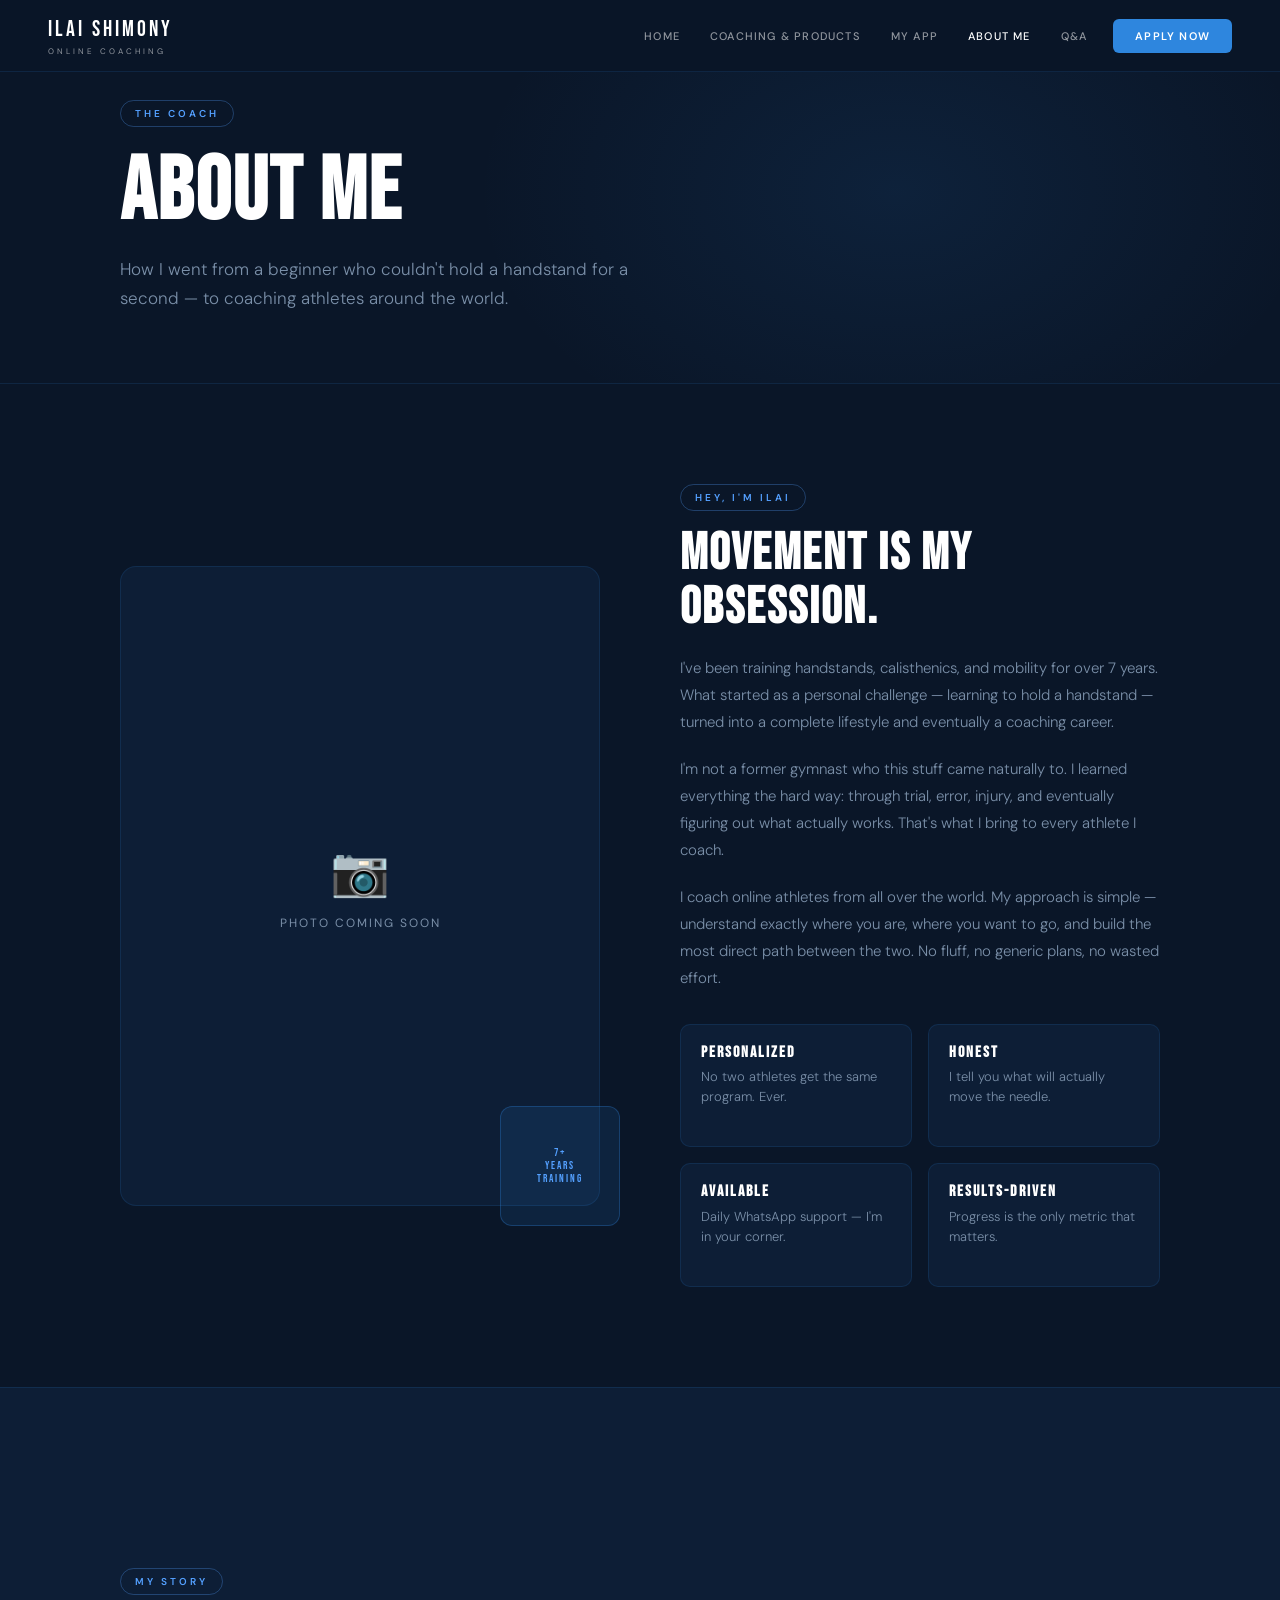
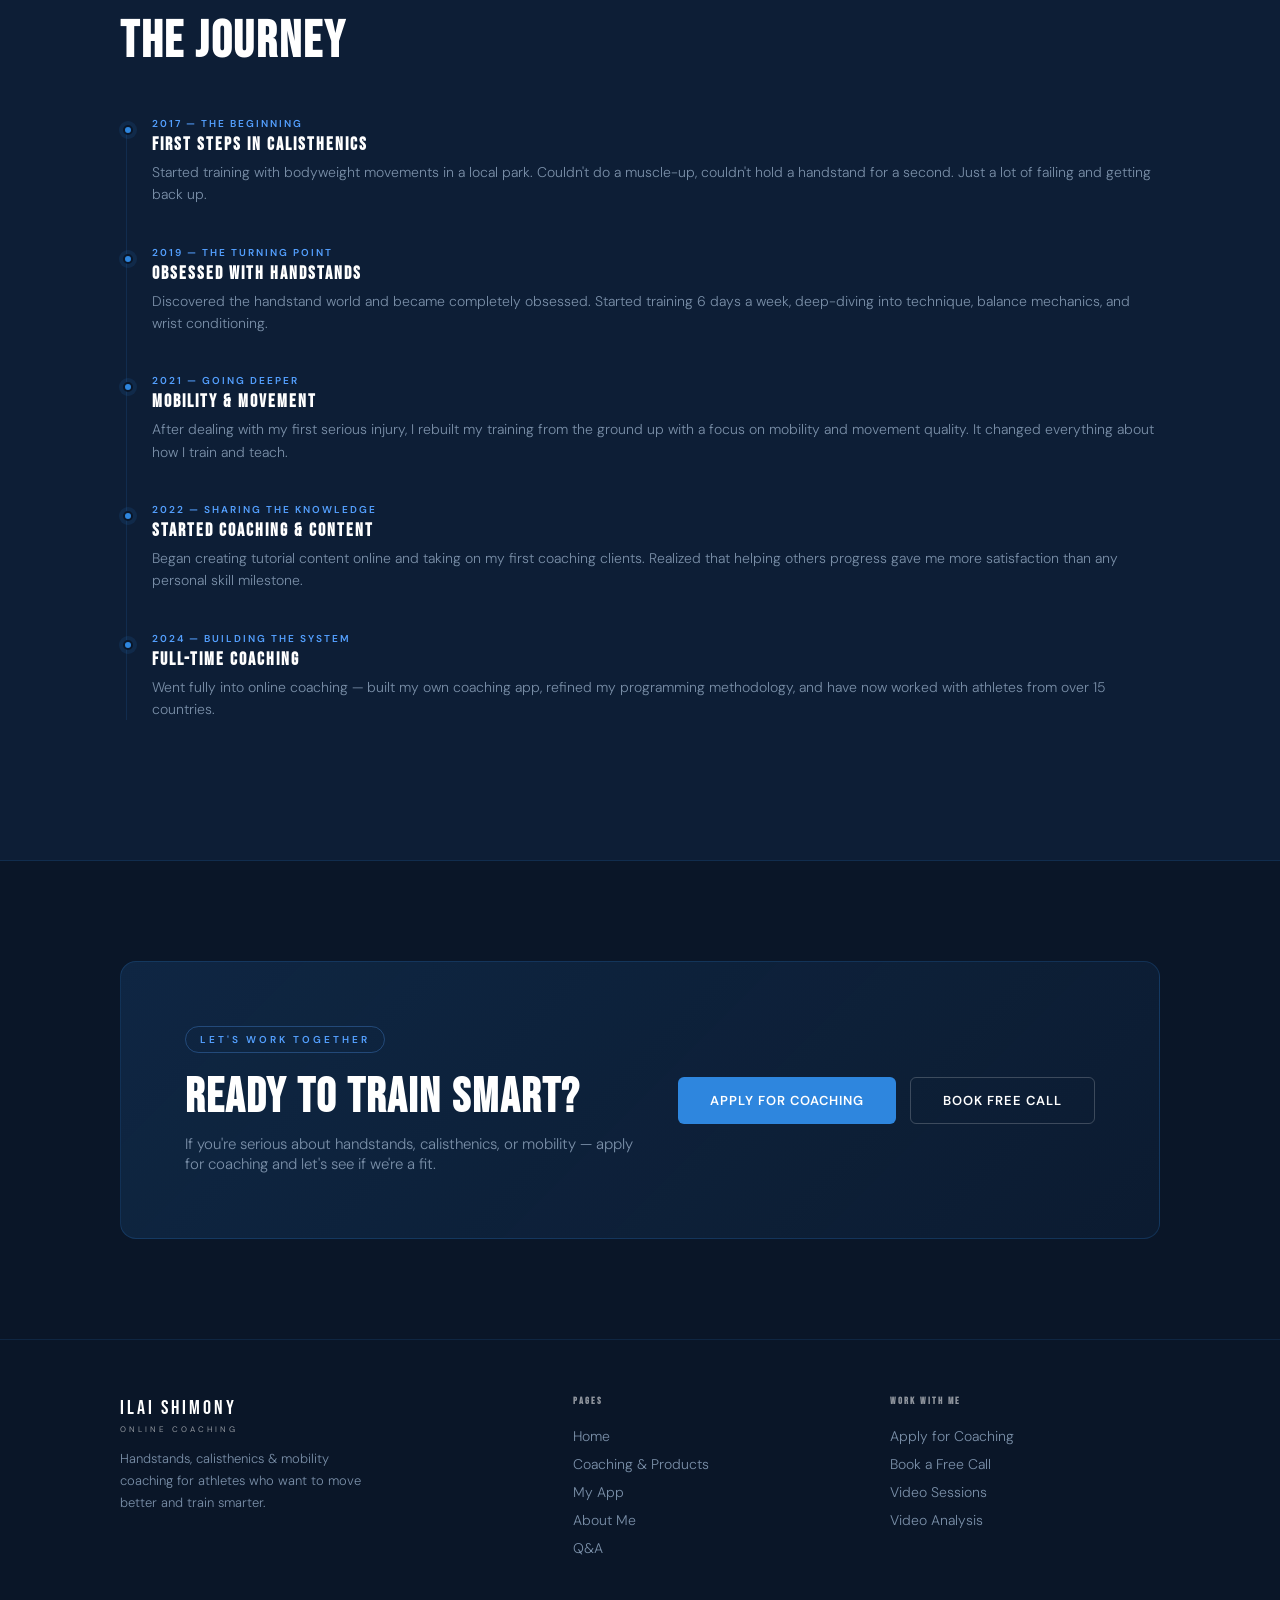
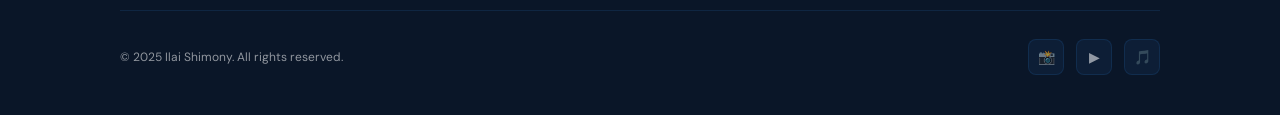
==== about.html @ 52f37802 "Initial commit: full 6-page coaching website" ====
<!DOCTYPE html>
<html lang="en">
<head>
<meta charset="UTF-8">
<meta name="viewport" content="width=device-width, initial-scale=1.0">
<title>About Me — Ilai Shimony</title>
<link href="https://fonts.googleapis.com/css2?family=Bebas+Neue&family=DM+Sans:wght@300;400;500;600&display=swap" rel="stylesheet">
<link rel="stylesheet" href="css/style.css">
</head>
<body>

<nav>
  <a href="index.html" class="logo">
    <div class="logo-name"><span>ILAI SHIMONY</span></div>
    <div class="logo-sub">Online Coaching</div>
  </a>
  <div class="nav-links">
    <a href="index.html">Home</a>
    <a href="coaching.html">Coaching &amp; Products</a>
    <a href="app.html">My App</a>
    <a href="about.html">About Me</a>
    <a href="faq.html">Q&amp;A</a>
    <a href="apply.html" class="nav-apply">Apply Now</a>
  </div>
  <button class="nav-burger" onclick="toggleMenu()" aria-label="Menu">
    <span></span><span></span><span></span>
  </button>
</nav>
<div class="nav-mobile" id="nav-mobile">
  <a href="index.html">Home</a>
  <a href="coaching.html">Coaching &amp; Products</a>
  <a href="app.html">My App</a>
  <a href="about.html">About Me</a>
  <a href="faq.html">Q&amp;A</a>
  <a href="apply.html" class="nav-apply">Apply Now</a>
</div>

<!-- PAGE HERO -->
<section class="page-hero">
  <div class="page-hero-bg"></div>
  <div class="container page-hero-content">
    <div class="tag">The Coach</div>
    <h1>ABOUT ME</h1>
    <p>How I went from a beginner who couldn't hold a handstand for a second — to coaching athletes around the world.</p>
  </div>
</section>

<!-- INTRO SECTION -->
<section class="section">
  <div class="container">
    <div class="about-grid">
      <div class="about-photo-wrap">
        <div class="about-photo">
          <div class="photo-placeholder">
            <span>📷</span>
            <span>Photo Coming Soon</span>
          </div>
        </div>
        <div class="about-photo-accent">7+<br>YEARS<br>TRAINING</div>
      </div>
      <div class="about-text">
        <div class="tag">Hey, I'm Ilai</div>
        <h2>MOVEMENT IS MY<br>OBSESSION.</h2>
        <p>I've been training handstands, calisthenics, and mobility for over 7 years. What started as a personal challenge — learning to hold a handstand — turned into a complete lifestyle and eventually a coaching career.</p>
        <p>I'm not a former gymnast who this stuff came naturally to. I learned everything the hard way: through trial, error, injury, and eventually figuring out what actually works. That's what I bring to every athlete I coach.</p>
        <p>I coach online athletes from all over the world. My approach is simple — understand exactly where you are, where you want to go, and build the most direct path between the two. No fluff, no generic plans, no wasted effort.</p>
        <div class="about-values">
          <div class="value-item">
            <h4>PERSONALIZED</h4>
            <p>No two athletes get the same program. Ever.</p>
          </div>
          <div class="value-item">
            <h4>HONEST</h4>
            <p>I tell you what will actually move the needle.</p>
          </div>
          <div class="value-item">
            <h4>AVAILABLE</h4>
            <p>Daily WhatsApp support — I'm in your corner.</p>
          </div>
          <div class="value-item">
            <h4>RESULTS-DRIVEN</h4>
            <p>Progress is the only metric that matters.</p>
          </div>
        </div>
      </div>
    </div>
  </div>
</section>

<!-- JOURNEY / TIMELINE -->
<section class="section" style="background:var(--bg2); border-top:1px solid var(--border); border-bottom:1px solid var(--border);">
  <div class="container">
    <div class="journey">
      <div class="tag">My Story</div>
      <h2 class="journey-title">THE JOURNEY</h2>
      <div class="timeline">
        <div class="timeline-item">
          <div class="timeline-year">2017 — The Beginning</div>
          <h4>FIRST STEPS IN CALISTHENICS</h4>
          <p>Started training with bodyweight movements in a local park. Couldn't do a muscle-up, couldn't hold a handstand for a second. Just a lot of failing and getting back up.</p>
        </div>
        <div class="timeline-item">
          <div class="timeline-year">2019 — The Turning Point</div>
          <h4>OBSESSED WITH HANDSTANDS</h4>
          <p>Discovered the handstand world and became completely obsessed. Started training 6 days a week, deep-diving into technique, balance mechanics, and wrist conditioning.</p>
        </div>
        <div class="timeline-item">
          <div class="timeline-year">2021 — Going Deeper</div>
          <h4>MOBILITY &amp; MOVEMENT</h4>
          <p>After dealing with my first serious injury, I rebuilt my training from the ground up with a focus on mobility and movement quality. It changed everything about how I train and teach.</p>
        </div>
        <div class="timeline-item">
          <div class="timeline-year">2022 — Sharing the Knowledge</div>
          <h4>STARTED COACHING &amp; CONTENT</h4>
          <p>Began creating tutorial content online and taking on my first coaching clients. Realized that helping others progress gave me more satisfaction than any personal skill milestone.</p>
        </div>
        <div class="timeline-item">
          <div class="timeline-year">2024 — Building the System</div>
          <h4>FULL-TIME COACHING</h4>
          <p>Went fully into online coaching — built my own coaching app, refined my programming methodology, and have now worked with athletes from over 15 countries.</p>
        </div>
      </div>
    </div>
  </div>
</section>

<!-- CTA -->
<section class="section">
  <div class="container">
    <div class="cta-banner">
      <div>
        <div class="tag">Let's Work Together</div>
        <h2>READY TO TRAIN SMART?</h2>
        <p>If you're serious about handstands, calisthenics, or mobility — apply for coaching and let's see if we're a fit.</p>
      </div>
      <div class="cta-btns">
        <a href="apply.html" class="btn-main">Apply for Coaching</a>
        <a href="https://calendar.app.google/KPaWogHwzNpyXrMc8" target="_blank" class="btn-ghost">Book Free Call</a>
      </div>
    </div>
  </div>
</section>

<footer>
  <div class="container">
    <div class="footer-grid">
      <div class="footer-brand">
        <div class="logo-name"><span>ILAI SHIMONY</span></div>
        <div class="logo-sub" style="margin-top:4px;">Online Coaching</div>
        <p>Handstands, calisthenics &amp; mobility coaching for athletes who want to move better and train smarter.</p>
      </div>
      <div class="footer-col">
        <h4>Pages</h4>
        <a href="index.html">Home</a>
        <a href="coaching.html">Coaching &amp; Products</a>
        <a href="app.html">My App</a>
        <a href="about.html">About Me</a>
        <a href="faq.html">Q&amp;A</a>
      </div>
      <div class="footer-col">
        <h4>Work With Me</h4>
        <a href="apply.html">Apply for Coaching</a>
        <a href="https://calendar.app.google/KPaWogHwzNpyXrMc8" target="_blank">Book a Free Call</a>
        <a href="https://rupa.pro/ilaishimony1/11_video_call_session_" target="_blank">Video Sessions</a>
        <a href="https://rupa.pro/ilaishimony1/video_analysis" target="_blank">Video Analysis</a>
      </div>
    </div>
    <div class="footer-bottom">
      <span>© 2025 Ilai Shimony. All rights reserved.</span>
      <div class="footer-social">
        <a href="#" class="social-link" aria-label="Instagram">📸</a>
        <a href="#" class="social-link" aria-label="YouTube">▶</a>
        <a href="#" class="social-link" aria-label="TikTok">🎵</a>
      </div>
    </div>
  </div>
</footer>

<script src="js/main.js"></script>
</body>
</html>
---- css/style.css ----
/* ── Variables ── */
:root {
  --bg:        #0a1628;
  --bg2:       #0d1e36;
  --bg3:       #101f38;
  --blue:      #2e86de;
  --blue-lt:   #54a0ff;
  --blue-dim:  rgba(46,134,222,0.12);
  --border:    rgba(46,134,222,0.14);
  --text:      #fff;
  --muted:     rgba(255,255,255,0.55);
  --dim:       #7a8fa8;
  --nav-h:     72px;
}

/* ── Reset ── */
*, *::before, *::after { margin:0; padding:0; box-sizing:border-box; }
html { scroll-behavior:smooth; }
body {
  font-family:"DM Sans",sans-serif;
  background:var(--bg);
  color:var(--text);
  overflow-x:hidden;
  -webkit-font-smoothing:antialiased;
}
a { text-decoration:none; color:inherit; }
img { display:block; max-width:100%; }
ul { list-style:none; }

/* ── Typography ── */
h1,h2,h3,h4 { font-family:"Bebas Neue",sans-serif; letter-spacing:2px; line-height:1.05; }

/* ── Nav ── */
nav {
  position:fixed; top:0; left:0; right:0; z-index:1000;
  height:var(--nav-h);
  display:flex; align-items:center; justify-content:space-between;
  padding:0 48px;
  background:rgba(10,22,40,0.97);
  border-bottom:1px solid var(--border);
  backdrop-filter:blur(12px);
}
.logo { cursor:pointer; }
.logo-name { display:flex; align-items:baseline; gap:0; }
.logo-name span {
  font-family:"Bebas Neue",sans-serif;
  font-size:22px; letter-spacing:3px; color:#fff;
}
.logo-sub {
  font-size:8px; letter-spacing:3px; color:var(--muted);
  text-transform:uppercase; margin-top:3px;
}
.nav-links {
  display:flex; align-items:center; gap:2px;
}
.nav-links a {
  color:var(--muted); font-size:11px; font-weight:500;
  letter-spacing:1.2px; text-transform:uppercase;
  padding:8px 14px; border-radius:5px;
  transition:color .2s, background .2s;
}
.nav-links a:hover { color:#fff; }
.nav-links a.active { color:#fff; }
.nav-apply {
  background:var(--blue) !important;
  color:#fff !important;
  padding:10px 22px !important;
  font-weight:600 !important;
  margin-left:10px;
  border-radius:6px !important;
}
.nav-apply:hover { background:var(--blue-lt) !important; }

/* Mobile burger */
.nav-burger {
  display:none; flex-direction:column; gap:5px;
  background:none; border:none; cursor:pointer; padding:4px;
}
.nav-burger span {
  display:block; width:22px; height:2px;
  background:#fff; border-radius:2px; transition:.3s;
}
.nav-mobile {
  display:none; position:fixed; top:var(--nav-h); left:0; right:0;
  background:rgba(10,22,40,0.99); border-bottom:1px solid var(--border);
  padding:24px 32px; z-index:999; flex-direction:column; gap:4px;
}
.nav-mobile.open { display:flex; }
.nav-mobile a {
  color:var(--muted); font-size:13px; font-weight:500;
  letter-spacing:1px; text-transform:uppercase;
  padding:12px 0; border-bottom:1px solid var(--border);
  transition:color .2s;
}
.nav-mobile a:hover, .nav-mobile a.active { color:#fff; }
.nav-mobile .nav-apply {
  background:var(--blue) !important; color:#fff !important;
  border-radius:6px !important; text-align:center; margin-top:8px;
  border-bottom:none !important; padding:12px !important;
}

/* ── Buttons ── */
.btn-main {
  display:inline-flex; align-items:center; gap:8px;
  background:var(--blue); color:#fff;
  font-family:"DM Sans",sans-serif; font-size:13px;
  font-weight:600; letter-spacing:1px; text-transform:uppercase;
  padding:14px 32px; border-radius:6px; border:none; cursor:pointer;
  transition:background .2s, transform .15s;
}
.btn-main:hover { background:var(--blue-lt); transform:translateY(-1px); }
.btn-ghost {
  display:inline-flex; align-items:center; gap:8px;
  background:transparent; color:#fff;
  font-family:"DM Sans",sans-serif; font-size:13px;
  font-weight:600; letter-spacing:1px; text-transform:uppercase;
  padding:14px 32px; border-radius:6px;
  border:1px solid rgba(255,255,255,0.2); cursor:pointer;
  transition:border-color .2s, background .2s, transform .15s;
}
.btn-ghost:hover { border-color:#fff; background:rgba(255,255,255,0.05); transform:translateY(-1px); }
.btn-outline {
  display:inline-flex; align-items:center; gap:8px;
  background:transparent; color:var(--blue-lt);
  font-family:"DM Sans",sans-serif; font-size:13px;
  font-weight:600; letter-spacing:1px; text-transform:uppercase;
  padding:12px 28px; border-radius:6px;
  border:1px solid var(--blue); cursor:pointer;
  transition:all .2s;
}
.btn-outline:hover { background:var(--blue); color:#fff; }

/* ── Section helpers ── */
.section { padding:100px 0; }
.section-sm { padding:60px 0; }
.container { max-width:1120px; margin:0 auto; padding:0 40px; }
.container-sm { max-width:800px; margin:0 auto; padding:0 40px; }

.tag {
  display:inline-block;
  font-size:10px; font-weight:600; letter-spacing:3px;
  text-transform:uppercase; color:var(--blue-lt);
  border:1px solid rgba(84,160,255,0.3);
  padding:6px 14px; border-radius:20px; margin-bottom:20px;
}
.section-title { font-size:clamp(40px,5vw,64px); margin-bottom:16px; }
.section-sub { font-size:16px; color:var(--dim); font-weight:300; max-width:540px; line-height:1.7; }

.divider { border:none; border-top:1px solid var(--border); margin:60px 0; }

/* ── Hero (Home) ── */
.hero {
  min-height:calc(100vh - var(--nav-h));
  display:flex; align-items:center;
  position:relative; overflow:hidden;
  padding:80px 0;
}
.hero-bg {
  position:absolute; inset:0; z-index:0;
  background:
    radial-gradient(ellipse 700px 500px at 60% 40%, rgba(46,134,222,0.12) 0%, transparent 70%),
    radial-gradient(ellipse 400px 300px at 20% 80%, rgba(46,134,222,0.06) 0%, transparent 60%);
}
.hero-grid {
  position:absolute; inset:0; z-index:0; opacity:.06;
  background-image:
    linear-gradient(rgba(84,160,255,.5) 1px, transparent 1px),
    linear-gradient(90deg, rgba(84,160,255,.5) 1px, transparent 1px);
  background-size:60px 60px;
}
.hero-content { position:relative; z-index:1; max-width:680px; }
.hero-tag {
  display:inline-flex; align-items:center; gap:8px;
  font-size:10px; font-weight:600; letter-spacing:3px;
  text-transform:uppercase; color:var(--blue-lt);
  border:1px solid rgba(84,160,255,0.3);
  padding:8px 16px; border-radius:20px; margin-bottom:28px;
}
.hero-tag::before {
  content:''; display:block; width:6px; height:6px;
  background:var(--blue-lt); border-radius:50%;
  animation:pulse 2s ease-in-out infinite;
}
@keyframes pulse {
  0%,100% { opacity:1; transform:scale(1); }
  50% { opacity:.4; transform:scale(.7); }
}
.hero h1 {
  font-size:clamp(60px,8vw,100px);
  line-height:.95; margin-bottom:28px;
}
.hero h1 em {
  font-style:normal;
  background:linear-gradient(135deg,var(--blue),var(--blue-lt));
  -webkit-background-clip:text; -webkit-text-fill-color:transparent;
  background-clip:text;
}
.hero p {
  font-size:18px; color:var(--dim); font-weight:300;
  line-height:1.7; margin-bottom:40px; max-width:520px;
}
.hero-btns { display:flex; align-items:center; gap:16px; flex-wrap:wrap; margin-bottom:60px; }
.hero-stats { display:flex; gap:48px; }
.stat-num {
  font-family:"Bebas Neue",sans-serif;
  font-size:42px; letter-spacing:2px; color:#fff; line-height:1;
}
.stat-lbl { font-size:11px; color:var(--muted); letter-spacing:1.5px; text-transform:uppercase; margin-top:4px; }

/* ── Offers strip ── */
.offers-strip {
  display:grid; grid-template-columns:repeat(3,1fr); gap:2px;
  background:var(--border); border:1px solid var(--border); border-radius:12px; overflow:hidden;
  margin-top:-1px;
}
.offer-item {
  background:var(--bg2); padding:36px 32px;
  transition:background .2s;
}
.offer-item:hover { background:var(--bg3); }
.offer-icon { font-size:28px; margin-bottom:16px; }
.offer-item h3 { font-size:22px; margin-bottom:10px; }
.offer-item p { font-size:14px; color:var(--dim); font-weight:300; line-height:1.6; }

/* ── How It Works ── */
.steps { display:grid; grid-template-columns:repeat(3,1fr); gap:40px; margin-top:64px; }
.step { position:relative; }
.step-num {
  font-family:"Bebas Neue",sans-serif;
  font-size:80px; color:rgba(46,134,222,0.1);
  position:absolute; top:-20px; left:-8px; line-height:1; z-index:0;
}
.step-content { position:relative; z-index:1; padding-top:32px; }
.step-content h3 { font-size:22px; margin-bottom:12px; }
.step-content p { font-size:14px; color:var(--dim); font-weight:300; line-height:1.7; }

/* ── Testimonials ── */
.testimonials-grid { display:grid; grid-template-columns:repeat(3,1fr); gap:24px; margin-top:56px; }
.testimonial {
  background:var(--bg2); border:1px solid var(--border);
  border-radius:12px; padding:32px;
}
.testimonial-stars { color:var(--blue-lt); font-size:14px; letter-spacing:3px; margin-bottom:16px; }
.testimonial-text {
  font-size:15px; color:rgba(255,255,255,0.8);
  font-weight:300; line-height:1.7; margin-bottom:20px;
  font-style:italic;
}
.testimonial-author { display:flex; align-items:center; gap:12px; }
.author-avatar {
  width:40px; height:40px; border-radius:50%;
  background:var(--blue-dim); border:1px solid var(--border);
  display:flex; align-items:center; justify-content:center;
  font-size:16px;
}
.author-name { font-size:13px; font-weight:600; }
.author-loc { font-size:11px; color:var(--muted); margin-top:2px; }

/* ── CTA Banner ── */
.cta-banner {
  background:linear-gradient(135deg, rgba(46,134,222,0.15), rgba(46,134,222,0.05));
  border:1px solid rgba(46,134,222,0.2);
  border-radius:16px; padding:64px;
  display:flex; align-items:center; justify-content:space-between; gap:40px;
}
.cta-banner h2 { font-size:clamp(32px,4vw,48px); margin-bottom:10px; }
.cta-banner p { font-size:15px; color:var(--dim); font-weight:300; }
.cta-btns { display:flex; gap:14px; flex-wrap:wrap; flex-shrink:0; }

/* ── Page Hero (inner pages) ── */
.page-hero {
  padding:100px 0 70px;
  position:relative; overflow:hidden;
  border-bottom:1px solid var(--border);
}
.page-hero-bg {
  position:absolute; inset:0; z-index:0;
  background:radial-gradient(ellipse 600px 400px at 70% 50%, rgba(46,134,222,0.1) 0%, transparent 70%);
}
.page-hero-content { position:relative; z-index:1; }
.page-hero h1 { font-size:clamp(52px,7vw,88px); margin-bottom:16px; }
.page-hero p { font-size:17px; color:var(--dim); font-weight:300; max-width:520px; line-height:1.7; }

/* ── Products Page ── */
.main-card {
  display:flex; align-items:flex-start; justify-content:space-between; gap:48px;
  background:linear-gradient(135deg,rgba(46,134,222,0.1),rgba(46,134,222,0.04));
  border:1px solid rgba(46,134,222,0.25); border-radius:14px;
  padding:48px; margin-bottom:28px;
}
.main-card h2 { font-size:36px; margin-bottom:14px; }
.main-card > div:first-child p { font-size:15px; color:var(--dim); font-weight:300; line-height:1.7; margin-bottom:24px; }
.pills { display:flex; flex-wrap:wrap; gap:8px; }
.pill {
  font-size:11px; font-weight:500; letter-spacing:1px;
  text-transform:uppercase; color:var(--blue-lt);
  border:1px solid rgba(84,160,255,0.3);
  padding:6px 14px; border-radius:20px;
}
.main-right { text-align:center; flex-shrink:0; min-width:180px; }
.apply-lbl {
  font-family:"Bebas Neue",sans-serif;
  font-size:28px; letter-spacing:2px; line-height:1.2;
  color:var(--muted); margin-bottom:20px;
}
.grid3 { display:grid; grid-template-columns:repeat(3,1fr); gap:20px; margin-bottom:20px; }
.card {
  background:var(--bg2); border:1px solid var(--border);
  border-radius:12px; padding:32px;
  display:flex; flex-direction:column;
}
.card.dashed { border-style:dashed; }
.card h3 { font-size:22px; margin-bottom:12px; }
.card p { font-size:14px; color:var(--dim); font-weight:300; line-height:1.6; }
.card .hr { border:none; border-top:1px solid var(--border); margin:20px 0; }
.card .list li {
  font-size:13px; color:rgba(255,255,255,0.75); padding:6px 0;
  border-bottom:1px solid var(--border);
}
.card .list li:last-child { border-bottom:none; }
.card .price { font-family:"Bebas Neue",sans-serif; font-size:36px; letter-spacing:2px; margin:16px 0; }
.card .btn-outline, .card .btn-main { margin-top:auto; width:100%; justify-content:center; }
.wide {
  display:flex; align-items:center; justify-content:space-between; gap:32px;
  background:var(--bg2); border:1px solid var(--border);
  border-radius:12px; padding:36px 40px; margin-bottom:20px;
}
.wide h3 { font-size:26px; margin-bottom:10px; }
.wide p { font-size:14px; color:var(--dim); font-weight:300; line-height:1.6; max-width:480px; }
.wide-r { display:flex; align-items:center; gap:24px; flex-shrink:0; }
.wide-r .price { font-family:"Bebas Neue",sans-serif; font-size:40px; letter-spacing:2px; }
.products-banner {
  background:linear-gradient(135deg,rgba(46,134,222,0.1),var(--bg2));
  border:1px solid var(--border); border-radius:12px;
  padding:40px 48px;
  display:flex; align-items:center; justify-content:space-between; gap:32px;
}
.products-banner h3 { font-size:26px; margin-bottom:8px; }
.products-banner p { font-size:14px; color:var(--dim); font-weight:300; }

/* ── About Page ── */
.about-grid {
  display:grid; grid-template-columns:1fr 1fr; gap:80px; align-items:center;
}
.about-photo-wrap {
  position:relative;
}
.about-photo {
  width:100%; aspect-ratio:3/4; border-radius:16px;
  background:var(--bg2); border:1px solid var(--border);
  display:flex; align-items:center; justify-content:center;
  overflow:hidden;
}
.photo-placeholder {
  display:flex; flex-direction:column; align-items:center; gap:12px;
  color:var(--dim);
}
.photo-placeholder span:first-child { font-size:48px; }
.photo-placeholder span:last-child { font-size:12px; letter-spacing:2px; text-transform:uppercase; }
.about-photo-accent {
  position:absolute; bottom:-20px; right:-20px;
  width:120px; height:120px; border-radius:12px;
  background:var(--blue-dim); border:1px solid rgba(46,134,222,0.3);
  display:flex; align-items:center; justify-content:center;
  font-family:"Bebas Neue",sans-serif;
  font-size:11px; letter-spacing:2px; color:var(--blue-lt);
  text-align:center; padding:16px;
}
.about-text .tag { margin-bottom:16px; }
.about-text h2 { font-size:clamp(36px,4vw,52px); margin-bottom:20px; }
.about-text p { font-size:15px; color:var(--dim); font-weight:300; line-height:1.8; margin-bottom:20px; }
.about-values { display:grid; grid-template-columns:1fr 1fr; gap:16px; margin-top:32px; }
.value-item {
  background:var(--bg2); border:1px solid var(--border);
  border-radius:10px; padding:20px;
}
.value-item h4 { font-size:16px; margin-bottom:6px; }
.value-item p { font-size:13px; color:var(--dim); line-height:1.5; }

.journey { margin-top:80px; }
.journey-title { font-size:clamp(36px,4vw,52px); margin-bottom:48px; }
.timeline { position:relative; padding-left:32px; }
.timeline::before {
  content:''; position:absolute; left:6px; top:8px; bottom:0;
  width:1px; background:var(--border);
}
.timeline-item { position:relative; margin-bottom:40px; }
.timeline-item::before {
  content:''; position:absolute; left:-29px; top:8px;
  width:10px; height:10px; border-radius:50%;
  background:var(--blue); border:2px solid var(--bg);
  box-shadow:0 0 0 4px var(--blue-dim);
}
.timeline-year {
  font-size:10px; font-weight:600; letter-spacing:2px;
  text-transform:uppercase; color:var(--blue-lt); margin-bottom:6px;
}
.timeline-item h4 { font-size:18px; margin-bottom:6px; }
.timeline-item p { font-size:14px; color:var(--dim); font-weight:300; line-height:1.6; }

/* ── App Page ── */
.app-hero {
  min-height:calc(100vh - var(--nav-h));
  display:flex; align-items:center; justify-content:center;
  text-align:center; padding:80px 0;
  position:relative; overflow:hidden;
}
.app-hero-bg {
  position:absolute; inset:0; z-index:0;
  background:
    radial-gradient(ellipse 600px 400px at 50% 40%, rgba(46,134,222,0.15) 0%, transparent 70%);
}
.app-hero-content { position:relative; z-index:1; max-width:700px; }
.app-badge {
  display:inline-flex; align-items:center; gap:8px;
  background:rgba(46,134,222,0.15); border:1px solid rgba(46,134,222,0.3);
  border-radius:20px; padding:8px 18px; margin-bottom:28px;
  font-size:11px; font-weight:600; letter-spacing:2px; text-transform:uppercase;
  color:var(--blue-lt);
}
.app-badge::before {
  content:''; width:6px; height:6px; border-radius:50%;
  background:#f6c90e; box-shadow:0 0 8px #f6c90e;
  animation:pulse 2s infinite;
}
.app-hero h1 { font-size:clamp(56px,8vw,96px); margin-bottom:20px; }
.app-hero p { font-size:17px; color:var(--dim); font-weight:300; line-height:1.7; margin-bottom:48px; }
.app-mockup {
  margin:60px auto 0; max-width:340px;
  background:var(--bg2); border:1px solid var(--border);
  border-radius:32px; padding:24px 20px;
  box-shadow:0 40px 80px rgba(0,0,0,0.4), 0 0 60px rgba(46,134,222,0.1);
}
.app-mockup-screen {
  background:var(--bg3); border-radius:22px;
  aspect-ratio:9/19; overflow:hidden;
  display:flex; flex-direction:column; align-items:center; justify-content:center;
  border:1px solid var(--border);
}
.app-mockup-inner { text-align:center; padding:32px; }
.app-mockup-inner .app-icon { font-size:48px; margin-bottom:16px; }
.app-mockup-inner h3 { font-size:24px; margin-bottom:8px; }
.app-mockup-inner p { font-size:13px; color:var(--muted); }
.app-features { display:grid; grid-template-columns:repeat(3,1fr); gap:20px; margin-top:64px; }
.app-feature {
  background:var(--bg2); border:1px solid var(--border);
  border-radius:12px; padding:28px; text-align:center;
}
.app-feature-icon { font-size:28px; margin-bottom:14px; }
.app-feature h4 { font-size:18px; margin-bottom:8px; }
.app-feature p { font-size:13px; color:var(--dim); font-weight:300; line-height:1.6; }
.app-notify {
  margin-top:80px;
  background:linear-gradient(135deg,rgba(46,134,222,0.12),rgba(46,134,222,0.04));
  border:1px solid rgba(46,134,222,0.2); border-radius:16px;
  padding:56px; text-align:center;
}
.app-notify h2 { font-size:42px; margin-bottom:12px; }
.app-notify p { font-size:15px; color:var(--dim); margin-bottom:32px; }
.notify-form { display:flex; gap:12px; justify-content:center; flex-wrap:wrap; }
.notify-form input {
  background:var(--bg2); border:1px solid var(--border);
  border-radius:6px; padding:14px 20px;
  color:#fff; font-family:"DM Sans",sans-serif; font-size:14px;
  width:280px; outline:none; transition:border-color .2s;
}
.notify-form input::placeholder { color:var(--dim); }
.notify-form input:focus { border-color:var(--blue); }

/* ── FAQ Page ── */
.faq-grid { display:grid; grid-template-columns:1fr 1fr; gap:20px; align-items:start; margin-top:56px; }
.faq-item {
  background:var(--bg2); border:1px solid var(--border);
  border-radius:12px; overflow:hidden;
}
.faq-q {
  width:100%; text-align:left; background:none; border:none;
  color:#fff; font-family:"DM Sans",sans-serif; font-size:15px;
  font-weight:500; padding:24px 28px;
  display:flex; justify-content:space-between; align-items:center; gap:16px;
  cursor:pointer; transition:background .2s;
}
.faq-q:hover { background:rgba(46,134,222,0.06); }
.faq-chevron {
  width:20px; height:20px; flex-shrink:0;
  border:1px solid var(--border); border-radius:50%;
  display:flex; align-items:center; justify-content:center;
  font-size:12px; color:var(--blue-lt); transition:transform .3s;
}
.faq-item.open .faq-chevron { transform:rotate(180deg); }
.faq-a {
  max-height:0; overflow:hidden;
  padding:0 28px;
  font-size:14px; color:var(--dim); font-weight:300; line-height:1.7;
  transition:max-height .35s ease, padding .35s ease;
}
.faq-item.open .faq-a { max-height:300px; padding:0 28px 24px; }
.faq-cta {
  margin-top:64px;
  background:var(--bg2); border:1px solid var(--border);
  border-radius:14px; padding:48px;
  display:flex; align-items:center; justify-content:space-between; gap:32px;
}
.faq-cta h3 { font-size:32px; margin-bottom:10px; }
.faq-cta p { font-size:14px; color:var(--dim); font-weight:300; }

/* ── Apply Page ── */
.apply-layout { display:grid; grid-template-columns:1fr 380px; gap:64px; align-items:start; }
.apply-sidebar {
  position:sticky; top:calc(var(--nav-h) + 32px);
  background:var(--bg2); border:1px solid var(--border);
  border-radius:14px; padding:36px;
}
.apply-sidebar h3 { font-size:24px; margin-bottom:20px; }
.sidebar-benefits { display:flex; flex-direction:column; gap:16px; }
.sidebar-benefit {
  display:flex; align-items:flex-start; gap:14px;
}
.sidebar-benefit-icon {
  width:36px; height:36px; border-radius:8px;
  background:var(--blue-dim); border:1px solid rgba(46,134,222,0.2);
  display:flex; align-items:center; justify-content:center;
  font-size:16px; flex-shrink:0;
}
.sidebar-benefit-text h4 { font-size:14px; margin-bottom:3px; }
.sidebar-benefit-text p { font-size:12px; color:var(--dim); font-weight:300; }
.sidebar-divider { border:none; border-top:1px solid var(--border); margin:24px 0; }
.sidebar-quote { font-size:13px; color:var(--muted); font-style:italic; line-height:1.6; }
.sidebar-author { font-size:11px; color:var(--blue-lt); font-weight:600; letter-spacing:1px; text-transform:uppercase; margin-top:8px; }

.apply-form-wrap {}
.form-section { margin-bottom:48px; }
.form-section-title {
  font-size:11px; font-weight:600; letter-spacing:3px;
  text-transform:uppercase; color:var(--blue-lt);
  padding-bottom:16px; margin-bottom:28px;
  border-bottom:1px solid var(--border);
}
.form-row { display:grid; grid-template-columns:1fr 1fr; gap:20px; margin-bottom:20px; }
.form-group { display:flex; flex-direction:column; gap:8px; margin-bottom:20px; }
.form-group label {
  font-size:12px; font-weight:600; letter-spacing:1px;
  text-transform:uppercase; color:rgba(255,255,255,0.7);
}
.form-group input,
.form-group textarea,
.form-group select {
  background:var(--bg2); border:1px solid var(--border);
  border-radius:8px; padding:14px 18px;
  color:#fff; font-family:"DM Sans",sans-serif; font-size:14px;
  outline:none; transition:border-color .2s;
  -webkit-appearance:none;
}
.form-group input:focus,
.form-group textarea:focus,
.form-group select:focus { border-color:var(--blue); }
.form-group input::placeholder,
.form-group textarea::placeholder { color:var(--dim); }
.form-group textarea { resize:vertical; min-height:100px; }
.form-group select { cursor:pointer; }
.form-group select option { background:var(--bg2); }

.radio-group { display:flex; flex-direction:column; gap:10px; }
.radio-opt {
  display:flex; align-items:center; gap:14px;
  background:var(--bg2); border:1px solid var(--border);
  border-radius:8px; padding:14px 18px; cursor:pointer;
  transition:border-color .2s, background .2s;
}
.radio-opt:hover { border-color:rgba(46,134,222,0.4); }
.radio-opt.selected { border-color:var(--blue); background:rgba(46,134,222,0.08); }
.radio-dot {
  width:16px; height:16px; border-radius:50%;
  border:2px solid var(--border); flex-shrink:0; transition:all .2s;
  display:flex; align-items:center; justify-content:center;
}
.radio-opt.selected .radio-dot {
  border-color:var(--blue); background:var(--blue);
}
.radio-opt.selected .radio-dot::after {
  content:''; display:block; width:6px; height:6px;
  border-radius:50%; background:#fff;
}
.radio-opt-text h5 { font-size:14px; font-weight:500; margin-bottom:2px; }
.radio-opt-text p { font-size:12px; color:var(--dim); }

.apply-submit {
  width:100%; padding:18px; font-size:15px;
  border-radius:8px;
}

/* ── Success Page ── */
.apply-success {
  display:none; text-align:center; padding:80px 40px;
  max-width:600px; margin:0 auto;
}
.apply-success.show { display:block; }
.success-icon { font-size:64px; margin-bottom:28px; }
.apply-success h2 { font-size:clamp(40px,5vw,60px); margin-bottom:16px; }
.apply-success p { font-size:16px; color:var(--dim); font-weight:300; line-height:1.7; margin-bottom:32px; }

/* ── Footer ── */
footer {
  border-top:1px solid var(--border);
  padding:56px 0 40px;
  margin-top:auto;
}
.footer-grid {
  display:grid; grid-template-columns:1.5fr 1fr 1fr; gap:48px;
  margin-bottom:48px;
}
.footer-brand .logo-name span { font-size:20px; }
.footer-brand p { font-size:13px; color:var(--dim); font-weight:300; line-height:1.7; margin-top:14px; max-width:260px; }
.footer-col h4 {
  font-size:10px; font-weight:600; letter-spacing:2px;
  text-transform:uppercase; color:var(--muted); margin-bottom:16px;
}
.footer-col a {
  display:block; font-size:14px; color:var(--dim); font-weight:300;
  padding:5px 0; transition:color .2s;
}
.footer-col a:hover { color:#fff; }
.footer-bottom {
  border-top:1px solid var(--border); padding-top:28px;
  display:flex; align-items:center; justify-content:space-between; gap:24px;
  font-size:12px; color:var(--muted);
}
.footer-social { display:flex; gap:12px; }
.social-link {
  width:36px; height:36px; border-radius:8px;
  background:var(--bg2); border:1px solid var(--border);
  display:flex; align-items:center; justify-content:center;
  font-size:14px; color:var(--muted); transition:all .2s;
}
.social-link:hover { border-color:var(--blue); color:var(--blue-lt); }

/* ── Responsive ── */
@media (max-width:900px) {
  nav { padding:0 24px; }
  .nav-links { display:none; }
  .nav-burger { display:flex; }
  .container { padding:0 24px; }
  .container-sm { padding:0 24px; }
  .section { padding:70px 0; }
  .hero h1 { font-size:64px; }
  .offers-strip { grid-template-columns:1fr; }
  .steps { grid-template-columns:1fr; gap:48px; }
  .testimonials-grid { grid-template-columns:1fr; }
  .cta-banner { flex-direction:column; text-align:center; padding:40px 32px; }
  .cta-btns { justify-content:center; }
  .about-grid { grid-template-columns:1fr; gap:48px; }
  .main-card { flex-direction:column; }
  .grid3 { grid-template-columns:1fr; }
  .wide { flex-direction:column; }
  .apply-layout { grid-template-columns:1fr; }
  .apply-sidebar { position:static; }
  .faq-grid { grid-template-columns:1fr; }
  .footer-grid { grid-template-columns:1fr 1fr; }
  .app-features { grid-template-columns:1fr; }
}
@media (max-width:580px) {
  .hero h1 { font-size:48px; }
  .hero-stats { gap:28px; }
  .about-values { grid-template-columns:1fr; }
  .form-row { grid-template-columns:1fr; }
  .products-banner { flex-direction:column; }
  .faq-cta { flex-direction:column; }
  .footer-grid { grid-template-columns:1fr; }
  .footer-bottom { flex-direction:column; text-align:center; }
}
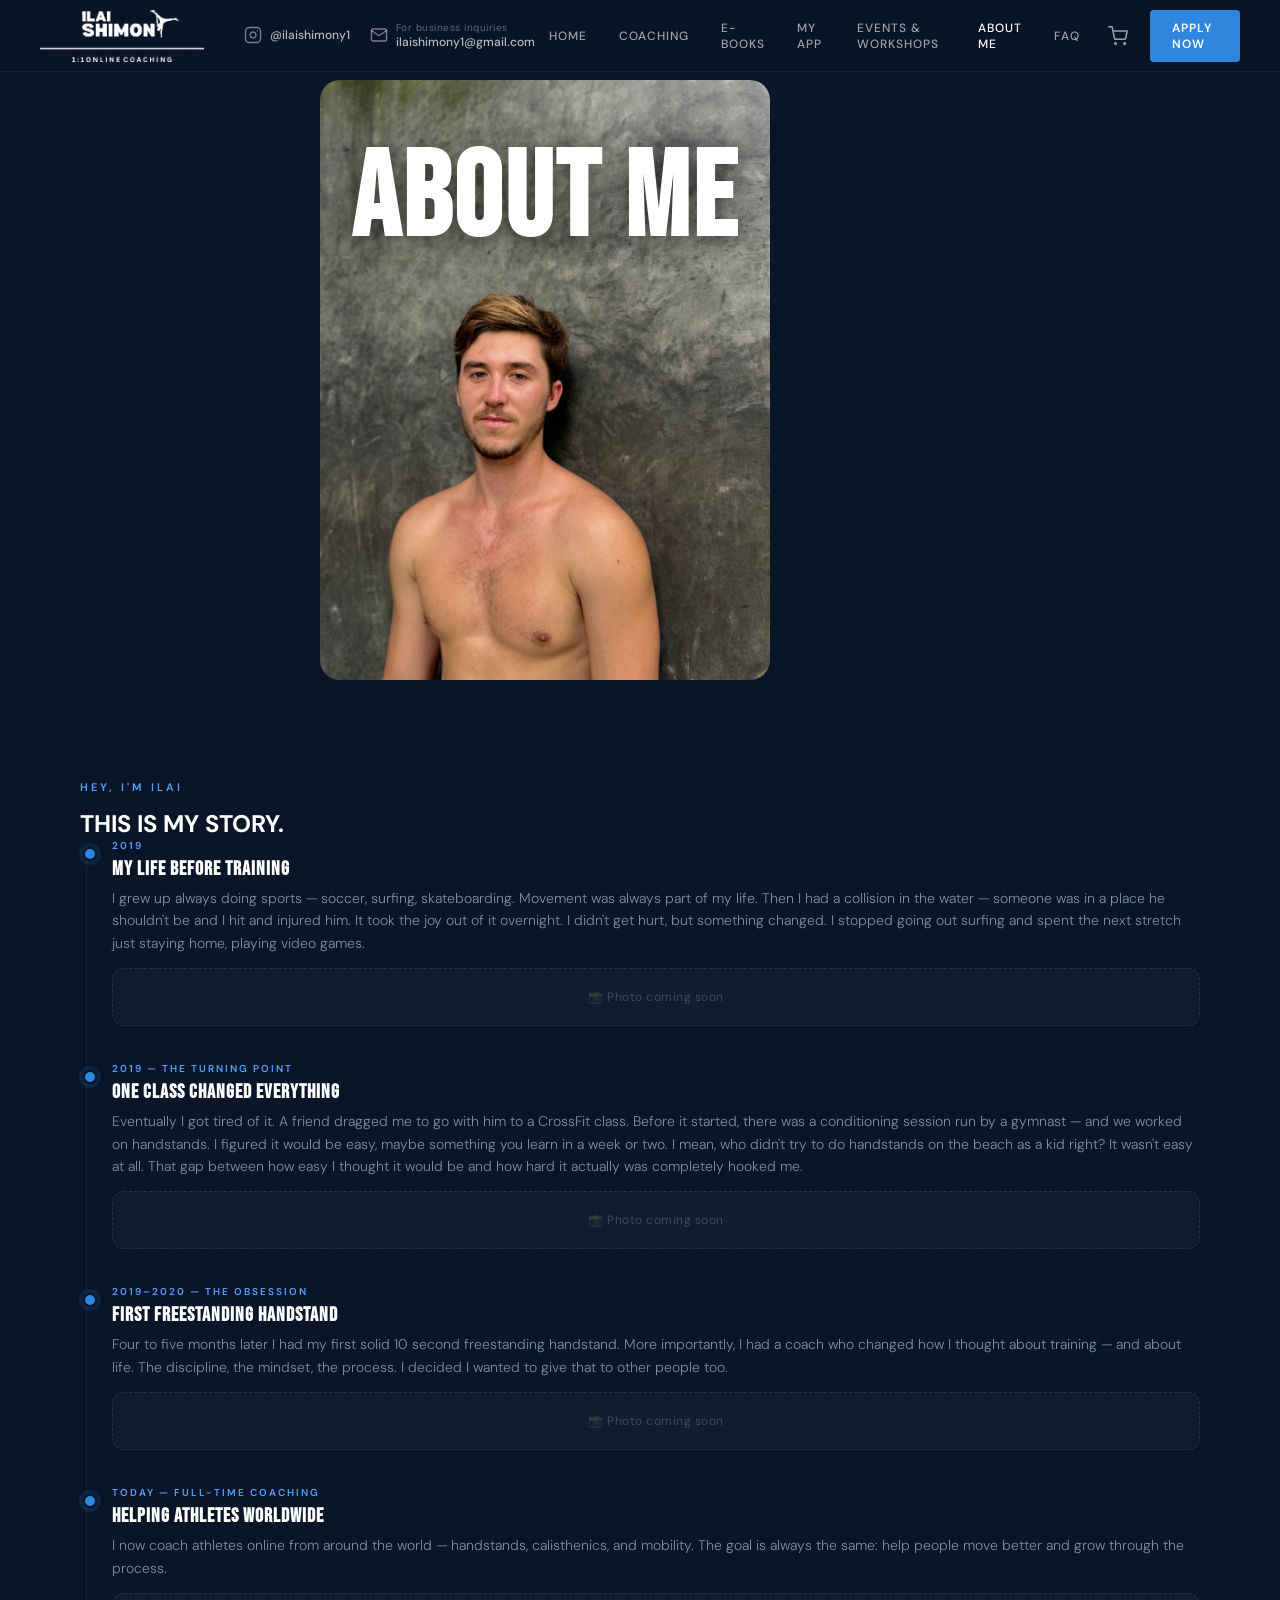
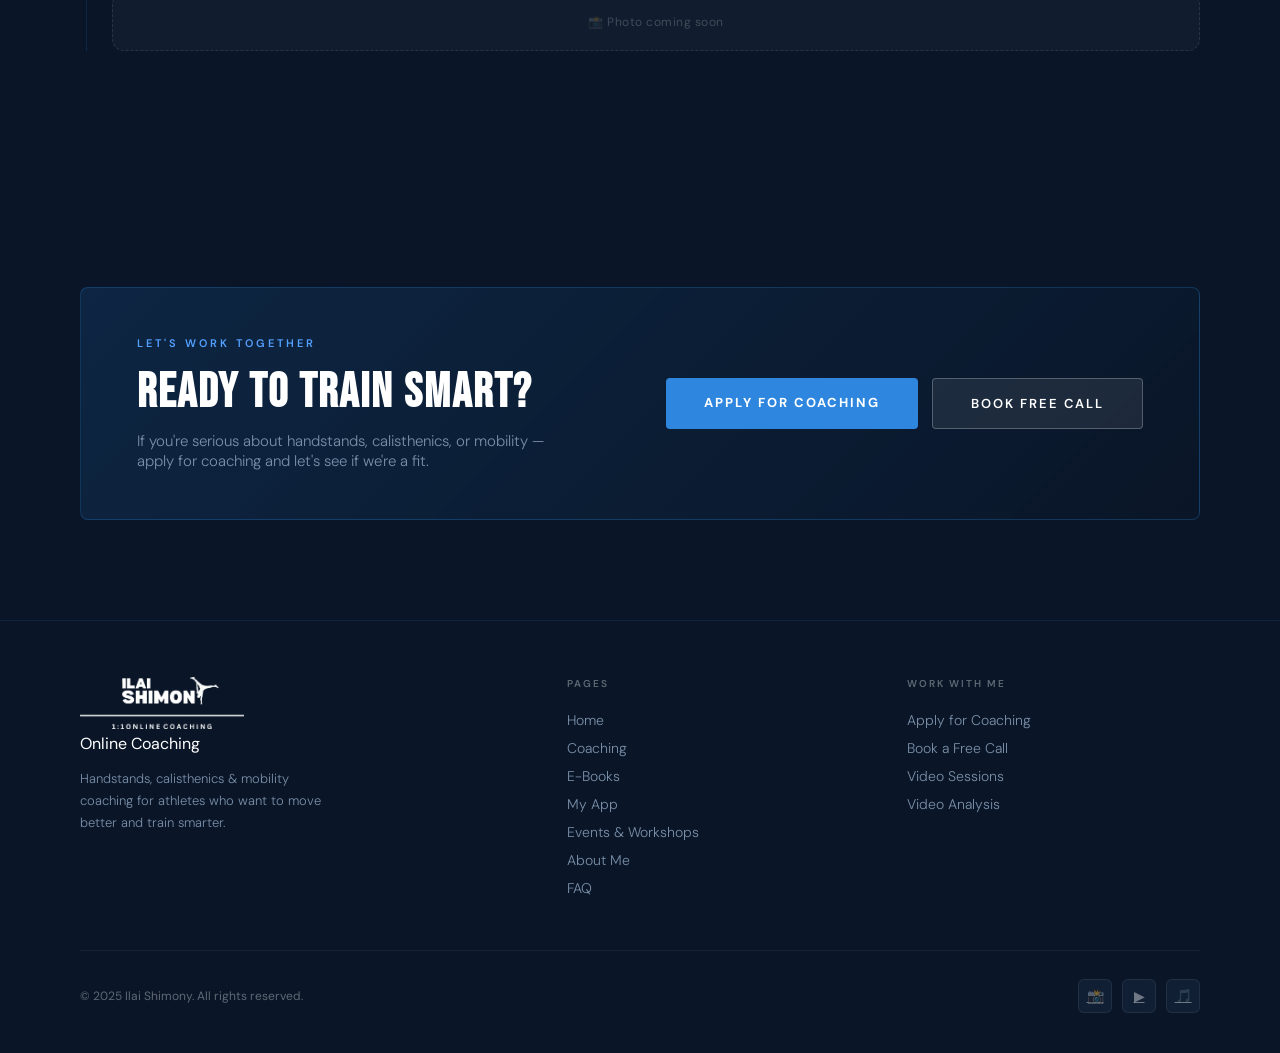
==== commit fc518a87: "Add ebooks library, events page, discount X button, about me timeline, URL-based filters - Rebuilt e" ====
--- a/about.html
+++ b/about.html
@@ -10,16 +10,39 @@
 <body>
 
 <nav>
-  <a href="index.html" class="logo">
-    <div class="logo-name"><span>ILAI SHIMONY</span></div>
-    <div class="logo-sub">Online Coaching</div>
-  </a>
+  <div class="nav-left">
+    <a href="index.html" class="logo">
+      <img src="images/logo.png" alt="Ilai Shimony" class="logo-img">
+    </a>
+    <div class="nav-social">
+      <a href="https://instagram.com/ilaishimony1" target="_blank" class="nav-social-link" aria-label="Instagram">
+        <svg width="18" height="18" viewBox="0 0 24 24" fill="none" stroke="currentColor" stroke-width="1.8" stroke-linecap="round" stroke-linejoin="round"><rect x="2" y="2" width="20" height="20" rx="5" ry="5"/><path d="M16 11.37A4 4 0 1 1 12.63 8 4 4 0 0 1 16 11.37z"/><line x1="17.5" y1="6.5" x2="17.51" y2="6.5"/></svg>
+        <div class="nav-social-text">
+          <span class="nav-social-handle">@ilaishimony1</span>
+        </div>
+      </a>
+      <a href="mailto:ilaishimony1@gmail.com" class="nav-social-link" aria-label="Email">
+        <svg width="18" height="18" viewBox="0 0 24 24" fill="none" stroke="currentColor" stroke-width="1.8" stroke-linecap="round" stroke-linejoin="round"><path d="M4 4h16c1.1 0 2 .9 2 2v12c0 1.1-.9 2-2 2H4c-1.1 0-2-.9-2-2V6c0-1.1.9-2 2-2z"/><polyline points="22,6 12,13 2,6"/></svg>
+        <div class="nav-social-text">
+          <span class="nav-social-label">For business inquiries</span>
+          <span class="nav-social-handle">ilaishimony1@gmail.com</span>
+        </div>
+      </a>
+    </div>
+  </div>
   <div class="nav-links">
     <a href="index.html">Home</a>
-    <a href="coaching.html">Coaching &amp; Products</a>
+    <a href="coaching.html">Coaching</a>
+    <a href="ebooks.html">E-Books</a>
+    
     <a href="app.html">My App</a>
+    <a href="events.html">Events &amp; Workshops</a>
     <a href="about.html">About Me</a>
-    <a href="faq.html">Q&amp;A</a>
+    <a href="faq.html">FAQ</a>
+    <a href="cart.html" class="nav-cart" aria-label="Cart" style="position:relative;padding:8px 10px;color:rgba(255,255,255,0.6);display:inline-flex;align-items:center;">
+      <svg width="20" height="20" viewBox="0 0 24 24" fill="none" stroke="currentColor" stroke-width="1.8" stroke-linecap="round" stroke-linejoin="round"><circle cx="9" cy="21" r="1"\/><circle cx="20" cy="21" r="1"\/><path d="M1 1h4l2.68 13.39a2 2 0 0 0 2 1.61h9.72a2 2 0 0 0 2-1.61L23 6H6"\/><\/svg>
+      <span class="cart-badge" style="display:none;position:absolute;top:2px;right:2px;background:#2e86de;color:#fff;font-size:10px;font-weight:700;width:16px;height:16px;border-radius:50%;align-items:center;justify-content:center;"><\/span>
+    <\/a>
     <a href="apply.html" class="nav-apply">Apply Now</a>
   </div>
   <button class="nav-burger" onclick="toggleMenu()" aria-label="Menu">
@@ -27,98 +50,76 @@
   </button>
 </nav>
 <div class="nav-mobile" id="nav-mobile">
-  <a href="index.html">Home</a>
-  <a href="coaching.html">Coaching &amp; Products</a>
-  <a href="app.html">My App</a>
-  <a href="about.html">About Me</a>
-  <a href="faq.html">Q&amp;A</a>
-  <a href="apply.html" class="nav-apply">Apply Now</a>
+  <div class="nav-mobile-header">
+    <a href="index.html" class="logo">
+      <img src="images/logo.png" alt="Ilai Shimony" class="logo-img">
+    </a>
+    <button onclick="toggleMenu()" style="background:none;border:none;cursor:pointer;color:#fff;padding:4px;">
+      <svg width="24" height="24" viewBox="0 0 24 24" fill="none" stroke="currentColor" stroke-width="2" stroke-linecap="round"><line x1="18" y1="6" x2="6" y2="18"/><line x1="6" y1="6" x2="18" y2="18"/></svg>
+    </button>
+  </div>
+  <div class="nav-mobile-links">
+    <a href="index.html">Home</a>
+    <a href="coaching.html">Coaching</a>
+    <a href="ebooks.html">E-Books</a>
+    
+    <a href="app.html">My App</a>
+    <a href="events.html">Events &amp; Workshops</a>
+    <a href="about.html">About Me</a>
+    <a href="faq.html">FAQ</a>
+  </div>
+  <div class="nav-mobile-footer">
+    <a href="apply.html" class="btn-main nav-apply">Apply Now</a>
+  </div>
 </div>
 
 <!-- PAGE HERO -->
-<section class="page-hero">
-  <div class="page-hero-bg"></div>
-  <div class="container page-hero-content">
-    <div class="tag">The Coach</div>
-    <h1>ABOUT ME</h1>
-    <p>How I went from a beginner who couldn't hold a handstand for a second — to coaching athletes around the world.</p>
-  </div>
-</section>
-
-<!-- INTRO SECTION -->
-<section class="section">
-  <div class="container">
-    <div class="about-grid">
-      <div class="about-photo-wrap">
-        <div class="about-photo">
-          <div class="photo-placeholder">
-            <span>📷</span>
-            <span>Photo Coming Soon</span>
-          </div>
-        </div>
-        <div class="about-photo-accent">7+<br>YEARS<br>TRAINING</div>
-      </div>
-      <div class="about-text">
-        <div class="tag">Hey, I'm Ilai</div>
-        <h2>MOVEMENT IS MY<br>OBSESSION.</h2>
-        <p>I've been training handstands, calisthenics, and mobility for over 7 years. What started as a personal challenge — learning to hold a handstand — turned into a complete lifestyle and eventually a coaching career.</p>
-        <p>I'm not a former gymnast who this stuff came naturally to. I learned everything the hard way: through trial, error, injury, and eventually figuring out what actually works. That's what I bring to every athlete I coach.</p>
-        <p>I coach online athletes from all over the world. My approach is simple — understand exactly where you are, where you want to go, and build the most direct path between the two. No fluff, no generic plans, no wasted effort.</p>
-        <div class="about-values">
-          <div class="value-item">
-            <h4>PERSONALIZED</h4>
-            <p>No two athletes get the same program. Ever.</p>
-          </div>
-          <div class="value-item">
-            <h4>HONEST</h4>
-            <p>I tell you what will actually move the needle.</p>
-          </div>
-          <div class="value-item">
-            <h4>AVAILABLE</h4>
-            <p>Daily WhatsApp support — I'm in your corner.</p>
-          </div>
-          <div class="value-item">
-            <h4>RESULTS-DRIVEN</h4>
-            <p>Progress is the only metric that matters.</p>
-          </div>
-        </div>
-      </div>
+<!-- INTRO PHOTO -->
+<section class="section" style="padding-top:80px;padding-bottom:0;">
+  <div class="container" style="max-width:720px;">
+    <div style="position:relative;border-radius:20px;overflow:hidden;aspect-ratio:3/4;max-height:600px;">
+      <img src="images/IMG_9474.jpeg" alt="Ilai Shimony" style="width:100%;height:calc(100% + 30px);object-fit:cover;object-position:center center;margin-top:-30px;display:block;">
+      <h1 style="position:absolute;top:60px;left:0;right:0;padding:0 28px;font-family:'Bebas Neue',sans-serif;font-size:clamp(64px,18vw,120px);letter-spacing:3px;color:#fff;margin:0;line-height:1;text-shadow:0 2px 24px rgba(0,0,0,0.5);text-align:center;">ABOUT ME</h1>
     </div>
   </div>
 </section>
 
-<!-- JOURNEY / TIMELINE -->
+<!-- STORY TIMELINE -->
 <section class="section" style="background:var(--bg2); border-top:1px solid var(--border); border-bottom:1px solid var(--border);">
   <div class="container">
     <div class="journey">
-      <div class="tag">My Story</div>
-      <h2 class="journey-title">THE JOURNEY</h2>
+      <div class="tag">Hey, I'm Ilai</div>
+      <h2 class="journey-title">THIS IS MY STORY.</h2>
       <div class="timeline">
+
         <div class="timeline-item">
-          <div class="timeline-year">2017 — The Beginning</div>
-          <h4>FIRST STEPS IN CALISTHENICS</h4>
-          <p>Started training with bodyweight movements in a local park. Couldn't do a muscle-up, couldn't hold a handstand for a second. Just a lot of failing and getting back up.</p>
+          <div class="timeline-year">2019</div>
+          <h4>MY LIFE BEFORE TRAINING</h4>
+          <p>I grew up always doing sports — soccer, surfing, skateboarding. Movement was always part of my life. Then I had a collision in the water — someone was in a place he shouldn't be and I hit and injured him. It took the joy out of it overnight. I didn't get hurt, but something changed. I stopped going out surfing and spent the next stretch just staying home, playing video games.</p>
+          <div class="timeline-photo-slot">📸 Photo coming soon</div>
         </div>
+
         <div class="timeline-item">
           <div class="timeline-year">2019 — The Turning Point</div>
-          <h4>OBSESSED WITH HANDSTANDS</h4>
-          <p>Discovered the handstand world and became completely obsessed. Started training 6 days a week, deep-diving into technique, balance mechanics, and wrist conditioning.</p>
+          <h4>ONE CLASS CHANGED EVERYTHING</h4>
+          <p>Eventually I got tired of it. A friend dragged me to go with him to a CrossFit class. Before it started, there was a conditioning session run by a gymnast — and we worked on handstands. I figured it would be easy, maybe something you learn in a week or two. I mean, who didn't try to do handstands on the beach as a kid right? It wasn't easy at all. That gap between how easy I thought it would be and how hard it actually was completely hooked me.</p>
+          <div class="timeline-photo-slot">📸 Photo coming soon</div>
         </div>
+
         <div class="timeline-item">
-          <div class="timeline-year">2021 — Going Deeper</div>
-          <h4>MOBILITY &amp; MOVEMENT</h4>
-          <p>After dealing with my first serious injury, I rebuilt my training from the ground up with a focus on mobility and movement quality. It changed everything about how I train and teach.</p>
+          <div class="timeline-year">2019–2020 — The Obsession</div>
+          <h4>FIRST FREESTANDING HANDSTAND</h4>
+          <p>Four to five months later I had my first solid 10 second freestanding handstand. More importantly, I had a coach who changed how I thought about training — and about life. The discipline, the mindset, the process. I decided I wanted to give that to other people too.</p>
+          <div class="timeline-photo-slot">📸 Photo coming soon</div>
         </div>
+
         <div class="timeline-item">
-          <div class="timeline-year">2022 — Sharing the Knowledge</div>
-          <h4>STARTED COACHING &amp; CONTENT</h4>
-          <p>Began creating tutorial content online and taking on my first coaching clients. Realized that helping others progress gave me more satisfaction than any personal skill milestone.</p>
+          <div class="timeline-year">Today — Full-Time Coaching</div>
+          <h4>HELPING ATHLETES WORLDWIDE</h4>
+          <p>I now coach athletes online from around the world — handstands, calisthenics, and mobility. The goal is always the same: help people move better and grow through the process.</p>
+          <div class="timeline-photo-slot">📸 Photo coming soon</div>
         </div>
-        <div class="timeline-item">
-          <div class="timeline-year">2024 — Building the System</div>
-          <h4>FULL-TIME COACHING</h4>
-          <p>Went fully into online coaching — built my own coaching app, refined my programming methodology, and have now worked with athletes from over 15 countries.</p>
-        </div>
+
       </div>
     </div>
   </div>
@@ -145,17 +146,20 @@
   <div class="container">
     <div class="footer-grid">
       <div class="footer-brand">
-        <div class="logo-name"><span>ILAI SHIMONY</span></div>
+        <img src="images/logo.png" alt="Ilai Shimony" class="logo-img">
         <div class="logo-sub" style="margin-top:4px;">Online Coaching</div>
         <p>Handstands, calisthenics &amp; mobility coaching for athletes who want to move better and train smarter.</p>
       </div>
       <div class="footer-col">
         <h4>Pages</h4>
         <a href="index.html">Home</a>
-        <a href="coaching.html">Coaching &amp; Products</a>
-        <a href="app.html">My App</a>
-        <a href="about.html">About Me</a>
-        <a href="faq.html">Q&amp;A</a>
+        <a href="coaching.html">Coaching</a>
+        <a href="ebooks.html">E-Books</a>
+    
+    <a href="app.html">My App</a>
+        <a href="events.html">Events &amp; Workshops</a>
+    <a href="about.html">About Me</a>
+        <a href="faq.html">FAQ</a>
       </div>
       <div class="footer-col">
         <h4>Work With Me</h4>
@@ -177,5 +181,6 @@
 </footer>
 
 <script src="js/main.js"></script>
+<script src="js/cart.js"></script>
 </body>
 </html>
--- a/css/style.css
+++ b/css/style.css
@@ -1,670 +1,475 @@
-/* ── Variables ── */
-:root {
-  --bg:        #0a1628;
-  --bg2:       #0d1e36;
-  --bg3:       #101f38;
-  --blue:      #2e86de;
-  --blue-lt:   #54a0ff;
-  --blue-dim:  rgba(46,134,222,0.12);
-  --border:    rgba(46,134,222,0.14);
-  --text:      #fff;
-  --muted:     rgba(255,255,255,0.55);
-  --dim:       #7a8fa8;
-  --nav-h:     72px;
-}
-
-/* ── Reset ── */
-*, *::before, *::after { margin:0; padding:0; box-sizing:border-box; }
-html { scroll-behavior:smooth; }
-body {
-  font-family:"DM Sans",sans-serif;
-  background:var(--bg);
-  color:var(--text);
-  overflow-x:hidden;
-  -webkit-font-smoothing:antialiased;
-}
-a { text-decoration:none; color:inherit; }
-img { display:block; max-width:100%; }
-ul { list-style:none; }
-
-/* ── Typography ── */
-h1,h2,h3,h4 { font-family:"Bebas Neue",sans-serif; letter-spacing:2px; line-height:1.05; }
-
-/* ── Nav ── */
+/* ─── BASE — exact original styles ─────────────────────────────────────── */
+
+* { margin:0; padding:0; box-sizing:border-box; }
+body { font-family:"DM Sans",sans-serif; background:#0a1628; color:#fff; overflow-x:hidden; }
+
 nav {
   position:fixed; top:0; left:0; right:0; z-index:1000;
-  height:var(--nav-h);
   display:flex; align-items:center; justify-content:space-between;
-  padding:0 48px;
+  padding:0 40px; height:72px;
   background:rgba(10,22,40,0.97);
-  border-bottom:1px solid var(--border);
-  backdrop-filter:blur(12px);
-}
-.logo { cursor:pointer; }
-.logo-name { display:flex; align-items:baseline; gap:0; }
-.logo-name span {
-  font-family:"Bebas Neue",sans-serif;
-  font-size:22px; letter-spacing:3px; color:#fff;
-}
-.logo-sub {
-  font-size:8px; letter-spacing:3px; color:var(--muted);
-  text-transform:uppercase; margin-top:3px;
-}
-.nav-links {
-  display:flex; align-items:center; gap:2px;
-}
+  border-bottom:1px solid rgba(42,143,232,0.12);
+}
+.nav-left { display:flex; align-items:center; gap:40px; }
+.logo { cursor:pointer; display:flex; align-items:center; }
+.logo-img { height:52px; width:auto; display:block; }
+.nav-social { display:flex; align-items:center; gap:20px; }
+.nav-social-link {
+  display:flex; align-items:center; gap:8px;
+  color:rgba(255,255,255,0.45);
+  transition:all 0.2s; text-decoration:none;
+}
+.nav-social-link:hover { color:#fff; }
+.nav-social-link svg { flex-shrink:0; }
+.nav-social-text { display:flex; flex-direction:column; gap:1px; }
+.nav-social-handle { font-size:12px; font-weight:500; color:rgba(255,255,255,0.7); line-height:1.2; transition:color .2s; }
+.nav-social-label { font-size:10px; color:rgba(255,255,255,0.35); letter-spacing:.5px; line-height:1.2; }
+.nav-social-link:hover .nav-social-handle { color:#fff; }
+.nav-social-link:hover .nav-social-label { color:rgba(255,255,255,0.55); }
+.nav-links { display:flex; align-items:center; gap:4px; }
 .nav-links a {
-  color:var(--muted); font-size:11px; font-weight:500;
-  letter-spacing:1.2px; text-transform:uppercase;
-  padding:8px 14px; border-radius:5px;
-  transition:color .2s, background .2s;
-}
-.nav-links a:hover { color:#fff; }
-.nav-links a.active { color:#fff; }
-.nav-apply {
-  background:var(--blue) !important;
+  color:rgba(255,255,255,0.6); text-decoration:none;
+  font-size:12px; font-weight:500; letter-spacing:1px; text-transform:uppercase;
+  padding:8px 14px; border-radius:4px; transition:all 0.2s;
+}
+.nav-links a:hover, .nav-links a.active { color:#fff; }
+.nav-apply { background:#2e86de !important; color:#fff !important; padding:10px 22px !important; font-weight:600 !important; margin-left:8px; }
+.nav-apply:hover { background:#54a0ff !important; }
+
+/* Mobile nav */
+.nav-burger { display:none; flex-direction:column; gap:5px; background:none; border:none; cursor:pointer; padding:4px; z-index:1100; }
+.nav-burger span { display:block; width:22px; height:2px; background:#fff; border-radius:2px; transition:all 0.3s; }
+
+/* Full-screen mobile menu */
+.nav-mobile {
+  display:flex;
+  flex-direction:column;
+  position:fixed;
+  inset:0;
+  background:#0a1628;
+  z-index:1050;
+  padding:24px 32px 48px;
+  opacity:0;
+  pointer-events:none;
+  transform:translateY(-12px);
+  transition:opacity 0.3s ease, transform 0.3s ease;
+  overflow-y:auto;
+}
+.nav-mobile.open {
+  opacity:1;
+  pointer-events:all;
+  transform:translateY(0);
+}
+.nav-mobile-header {
+  display:flex;
+  align-items:center;
+  justify-content:space-between;
+  margin-bottom:auto;
+  padding-bottom:32px;
+}
+.nav-mobile-links {
+  display:flex;
+  flex-direction:column;
+  align-items:center;
+  justify-content:center;
+  gap:8px;
+  flex:1;
+}
+.nav-mobile a {
+  font-family:'Bebas Neue',sans-serif;
+  font-size:clamp(40px,11vw,60px);
+  letter-spacing:3px;
+  color:rgba(255,255,255,0.85);
+  text-decoration:none;
+  text-align:center;
+  display:block;
+  padding:8px 0;
+  transition:color 0.2s;
+  line-height:1.1;
+}
+.nav-mobile a:hover, .nav-mobile a.active { color:#54a0ff; }
+.nav-mobile-footer {
+  padding-top:32px;
+  display:flex;
+  flex-direction:column;
+  align-items:center;
+  gap:12px;
+}
+.nav-mobile .nav-apply {
+  display:block;
+  width:100%;
+  max-width:320px;
+  text-align:center;
+  font-size:14px !important;
+  padding:18px 32px !important;
+  background:#2e86de !important;
   color:#fff !important;
-  padding:10px 22px !important;
-  font-weight:600 !important;
-  margin-left:10px;
-  border-radius:6px !important;
-}
-.nav-apply:hover { background:var(--blue-lt) !important; }
-
-/* Mobile burger */
-.nav-burger {
-  display:none; flex-direction:column; gap:5px;
-  background:none; border:none; cursor:pointer; padding:4px;
-}
-.nav-burger span {
-  display:block; width:22px; height:2px;
-  background:#fff; border-radius:2px; transition:.3s;
-}
-.nav-mobile {
-  display:none; position:fixed; top:var(--nav-h); left:0; right:0;
-  background:rgba(10,22,40,0.99); border-bottom:1px solid var(--border);
-  padding:24px 32px; z-index:999; flex-direction:column; gap:4px;
-}
-.nav-mobile.open { display:flex; }
-.nav-mobile a {
-  color:var(--muted); font-size:13px; font-weight:500;
-  letter-spacing:1px; text-transform:uppercase;
-  padding:12px 0; border-bottom:1px solid var(--border);
-  transition:color .2s;
-}
-.nav-mobile a:hover, .nav-mobile a.active { color:#fff; }
-.nav-mobile .nav-apply {
-  background:var(--blue) !important; color:#fff !important;
-  border-radius:6px !important; text-align:center; margin-top:8px;
-  border-bottom:none !important; padding:12px !important;
-}
-
-/* ── Buttons ── */
-.btn-main {
-  display:inline-flex; align-items:center; gap:8px;
-  background:var(--blue); color:#fff;
-  font-family:"DM Sans",sans-serif; font-size:13px;
-  font-weight:600; letter-spacing:1px; text-transform:uppercase;
-  padding:14px 32px; border-radius:6px; border:none; cursor:pointer;
-  transition:background .2s, transform .15s;
-}
-.btn-main:hover { background:var(--blue-lt); transform:translateY(-1px); }
-.btn-ghost {
-  display:inline-flex; align-items:center; gap:8px;
-  background:transparent; color:#fff;
-  font-family:"DM Sans",sans-serif; font-size:13px;
-  font-weight:600; letter-spacing:1px; text-transform:uppercase;
-  padding:14px 32px; border-radius:6px;
-  border:1px solid rgba(255,255,255,0.2); cursor:pointer;
-  transition:border-color .2s, background .2s, transform .15s;
-}
-.btn-ghost:hover { border-color:#fff; background:rgba(255,255,255,0.05); transform:translateY(-1px); }
-.btn-outline {
-  display:inline-flex; align-items:center; gap:8px;
-  background:transparent; color:var(--blue-lt);
-  font-family:"DM Sans",sans-serif; font-size:13px;
-  font-weight:600; letter-spacing:1px; text-transform:uppercase;
-  padding:12px 28px; border-radius:6px;
-  border:1px solid var(--blue); cursor:pointer;
-  transition:all .2s;
-}
-.btn-outline:hover { background:var(--blue); color:#fff; }
-
-/* ── Section helpers ── */
-.section { padding:100px 0; }
-.section-sm { padding:60px 0; }
-.container { max-width:1120px; margin:0 auto; padding:0 40px; }
-.container-sm { max-width:800px; margin:0 auto; padding:0 40px; }
-
-.tag {
-  display:inline-block;
-  font-size:10px; font-weight:600; letter-spacing:3px;
-  text-transform:uppercase; color:var(--blue-lt);
-  border:1px solid rgba(84,160,255,0.3);
-  padding:6px 14px; border-radius:20px; margin-bottom:20px;
-}
-.section-title { font-size:clamp(40px,5vw,64px); margin-bottom:16px; }
-.section-sub { font-size:16px; color:var(--dim); font-weight:300; max-width:540px; line-height:1.7; }
-
-.divider { border:none; border-top:1px solid var(--border); margin:60px 0; }
-
-/* ── Hero (Home) ── */
-.hero {
-  min-height:calc(100vh - var(--nav-h));
-  display:flex; align-items:center;
-  position:relative; overflow:hidden;
-  padding:80px 0;
-}
+  border-radius:4px !important;
+  letter-spacing:2px;
+}
+
+/* Buttons */
+.btn-main { background:#2e86de; color:#fff; padding:16px 38px; border-radius:4px; font-size:13px; font-weight:700; letter-spacing:2px; text-transform:uppercase; text-decoration:none; border:none; cursor:pointer; transition:all 0.2s; display:inline-block; }
+.btn-main:hover { background:#54a0ff; transform:translateY(-2px); }
+.btn-ghost { background:rgba(255,255,255,0.08); color:#fff; padding:16px 38px; border-radius:4px; font-size:13px; font-weight:600; letter-spacing:2px; text-transform:uppercase; text-decoration:none; cursor:pointer; border:1px solid rgba(255,255,255,0.25); transition:all 0.2s; display:inline-block; }
+.btn-ghost:hover { border-color:#54a0ff; color:#54a0ff; }
+.btn-out { display:block; text-align:center; background:transparent; border:1px solid rgba(255,255,255,0.15); color:#fff; padding:13px; border-radius:4px; font-size:12px; font-weight:600; letter-spacing:1.5px; text-transform:uppercase; text-decoration:none; cursor:pointer; transition:all 0.2s; margin-top:auto; }
+.btn-out:hover { border-color:#54a0ff; color:#54a0ff; }
+
+/* HOME HERO */
+.hero { min-height:calc(100vh - 72px); position:relative; display:flex; align-items:center; }
 .hero-bg {
   position:absolute; inset:0; z-index:0;
-  background:
-    radial-gradient(ellipse 700px 500px at 60% 40%, rgba(46,134,222,0.12) 0%, transparent 70%),
-    radial-gradient(ellipse 400px 300px at 20% 80%, rgba(46,134,222,0.06) 0%, transparent 60%);
-}
-.hero-grid {
-  position:absolute; inset:0; z-index:0; opacity:.06;
+  background-image:url("../images/hero.jpg");
+  background-size:cover; background-position:center;
+  filter:brightness(0.35);
+}
+/* Fallback gradient when no photo is set */
+.hero-bg.no-photo {
   background-image:
-    linear-gradient(rgba(84,160,255,.5) 1px, transparent 1px),
-    linear-gradient(90deg, rgba(84,160,255,.5) 1px, transparent 1px);
-  background-size:60px 60px;
-}
-.hero-content { position:relative; z-index:1; max-width:680px; }
+    radial-gradient(ellipse 900px 600px at 65% 40%, rgba(46,134,222,0.18) 0%, transparent 70%),
+    linear-gradient(180deg, #0d1e36 0%, #0a1628 100%);
+  filter:none;
+}
+.hero-content { position:relative; z-index:1; padding:80px 40px 80px 80px; max-width:620px; }
 .hero-tag {
   display:inline-flex; align-items:center; gap:8px;
-  font-size:10px; font-weight:600; letter-spacing:3px;
-  text-transform:uppercase; color:var(--blue-lt);
-  border:1px solid rgba(84,160,255,0.3);
-  padding:8px 16px; border-radius:20px; margin-bottom:28px;
-}
-.hero-tag::before {
-  content:''; display:block; width:6px; height:6px;
-  background:var(--blue-lt); border-radius:50%;
-  animation:pulse 2s ease-in-out infinite;
-}
-@keyframes pulse {
-  0%,100% { opacity:1; transform:scale(1); }
-  50% { opacity:.4; transform:scale(.7); }
-}
-.hero h1 {
-  font-size:clamp(60px,8vw,100px);
-  line-height:.95; margin-bottom:28px;
-}
-.hero h1 em {
-  font-style:normal;
-  background:linear-gradient(135deg,var(--blue),var(--blue-lt));
-  -webkit-background-clip:text; -webkit-text-fill-color:transparent;
-  background-clip:text;
-}
-.hero p {
-  font-size:18px; color:var(--dim); font-weight:300;
-  line-height:1.7; margin-bottom:40px; max-width:520px;
-}
-.hero-btns { display:flex; align-items:center; gap:16px; flex-wrap:wrap; margin-bottom:60px; }
-.hero-stats { display:flex; gap:48px; }
-.stat-num {
-  font-family:"Bebas Neue",sans-serif;
-  font-size:42px; letter-spacing:2px; color:#fff; line-height:1;
-}
-.stat-lbl { font-size:11px; color:var(--muted); letter-spacing:1.5px; text-transform:uppercase; margin-top:4px; }
-
-/* ── Offers strip ── */
-.offers-strip {
-  display:grid; grid-template-columns:repeat(3,1fr); gap:2px;
-  background:var(--border); border:1px solid var(--border); border-radius:12px; overflow:hidden;
-  margin-top:-1px;
-}
-.offer-item {
-  background:var(--bg2); padding:36px 32px;
-  transition:background .2s;
-}
-.offer-item:hover { background:var(--bg3); }
-.offer-icon { font-size:28px; margin-bottom:16px; }
-.offer-item h3 { font-size:22px; margin-bottom:10px; }
-.offer-item p { font-size:14px; color:var(--dim); font-weight:300; line-height:1.6; }
-
-/* ── How It Works ── */
-.steps { display:grid; grid-template-columns:repeat(3,1fr); gap:40px; margin-top:64px; }
+  background:rgba(42,143,232,0.15); border:1px solid rgba(42,143,232,0.35);
+  color:#54a0ff; font-size:11px; font-weight:600; letter-spacing:2.5px;
+  text-transform:uppercase; padding:7px 16px; border-radius:100px; margin-bottom:28px;
+}
+.hero-tag span { width:6px; height:6px; background:#54a0ff; border-radius:50%; }
+.hero h1 { font-family:"Bebas Neue",sans-serif; font-size:clamp(58px,8vw,96px); line-height:0.92; letter-spacing:2px; margin-bottom:28px; }
+.hero h1 em { font-style:normal; color:#54a0ff; display:block; }
+.hero p { font-size:17px; color:#fff; line-height:1.7; font-weight:300; max-width:420px; margin-bottom:44px; }
+.hero-btns { display:flex; gap:14px; flex-wrap:wrap; margin-bottom:28px; }
+.hero-stats { display:inline-flex; gap:48px; padding:8px 0; }
+.stat-num { font-family:"Bebas Neue",sans-serif; font-size:28px; color:rgba(255,255,255,0.5); }
+.stat-lbl { font-size:10px; color:rgba(255,255,255,0.35); text-transform:uppercase; letter-spacing:1px; }
+
+/* PRODUCTS (exact original) */
+.products { max-width:1200px; margin:0 auto; padding:100px 40px 80px; }
+.pg-tag { font-size:11px; font-weight:600; letter-spacing:3px; text-transform:uppercase; color:#54a0ff; display:block; margin-bottom:14px; }
+.pg-title { font-family:"Bebas Neue",sans-serif; font-size:clamp(40px,6vw,64px); letter-spacing:2px; line-height:1; margin-bottom:14px; }
+.pg-sub { font-size:16px; color:#7a8fa8; line-height:1.6; max-width:480px; font-weight:300; margin-bottom:56px; }
+.main-card {
+  background:linear-gradient(135deg,#1a2d42,rgba(30,111,191,0.12));
+  border:1px solid rgba(42,143,232,0.35); border-radius:8px;
+  padding:48px 50px; display:grid; grid-template-columns:1fr auto;
+  gap:48px; align-items:center; margin-bottom:24px; position:relative;
+}
+.main-card::before { content:"MOST POPULAR"; position:absolute; top:20px; right:20px; background:#2e86de; color:#fff; font-size:10px; font-weight:700; letter-spacing:2px; padding:5px 14px; border-radius:100px; }
+.main-card h2 { font-family:"Bebas Neue",sans-serif; font-size:34px; letter-spacing:2px; margin-bottom:12px; }
+.main-card p { font-size:15px; color:#7a8fa8; line-height:1.6; max-width:500px; margin-bottom:24px; font-weight:300; }
+.pills { display:flex; flex-wrap:wrap; gap:8px; }
+.pill { background:rgba(42,143,232,0.1); border:1px solid rgba(42,143,232,0.2); color:#54a0ff; font-size:12px; padding:5px 13px; border-radius:100px; }
+.main-right { text-align:center; min-width:160px; }
+.apply-lbl { font-family:"Bebas Neue",sans-serif; font-size:16px; letter-spacing:2px; color:#7a8fa8; margin-bottom:16px; line-height:1.4; }
+.grid3 { display:grid; grid-template-columns:repeat(3,1fr); gap:20px; margin-bottom:24px; }
+.card { background:#111f35; border:1px solid rgba(255,255,255,0.07); border-radius:8px; padding:30px; display:flex; flex-direction:column; transition:all 0.25s; }
+.card:hover { border-color:rgba(42,143,232,0.3); transform:translateY(-3px); }
+.card.dashed { border-style:dashed; opacity:0.65; }
+.card h3 { font-family:"Bebas Neue",sans-serif; font-size:22px; letter-spacing:1px; margin-bottom:10px; }
+.card p { font-size:14px; color:#7a8fa8; line-height:1.6; flex:1; margin-bottom:18px; font-weight:300; }
+.price { font-family:"Bebas Neue",sans-serif; font-size:36px; margin-bottom:4px; }
+.hr { border:none; border-top:1px solid rgba(255,255,255,0.06); margin:14px 0; }
+.list { list-style:none; margin-bottom:20px; }
+.list li { font-size:13px; color:#7a8fa8; padding:5px 0; display:flex; align-items:center; gap:8px; }
+.list li::before { content:"→"; color:#54a0ff; font-size:12px; }
+.wide { background:#111f35; border:1px solid rgba(255,255,255,0.07); border-radius:8px; padding:30px 40px; display:flex; align-items:center; justify-content:space-between; gap:40px; margin-bottom:24px; }
+.wide h3 { font-family:"Bebas Neue",sans-serif; font-size:24px; letter-spacing:1px; margin-bottom:8px; }
+.wide p { font-size:14px; color:#7a8fa8; line-height:1.6; font-weight:300; max-width:460px; }
+.wide-r { display:flex; align-items:center; gap:28px; flex-shrink:0; }
+.banner { background:linear-gradient(135deg,rgba(30,111,191,0.18),rgba(10,22,40,0.5)); border:1px solid rgba(42,143,232,0.25); border-radius:8px; padding:36px 48px; display:flex; align-items:center; justify-content:space-between; gap:40px; }
+.banner h3 { font-family:"Bebas Neue",sans-serif; font-size:26px; letter-spacing:1px; margin-bottom:6px; }
+.banner p { font-size:14px; color:#7a8fa8; line-height:1.6; font-weight:300; }
+
+/* Form (original) */
+.form-group { margin-bottom:20px; }
+.form-group label { display:block; font-size:13px; font-weight:600; letter-spacing:1px; text-transform:uppercase; color:rgba(255,255,255,0.7); margin-bottom:8px; }
+.form-group input, .form-group textarea, .form-group select {
+  width:100%; background:rgba(255,255,255,0.05); border:1px solid rgba(255,255,255,0.12);
+  border-radius:6px; padding:14px 16px; color:#fff; font-size:15px; font-family:"DM Sans",sans-serif;
+  outline:none; transition:border 0.2s;
+}
+.form-group input:focus, .form-group textarea:focus, .form-group select:focus { border-color:#54a0ff; }
+.form-group input::placeholder, .form-group textarea::placeholder { color:#7a8fa8; }
+.form-group textarea { resize:vertical; min-height:100px; }
+.form-group select option { background:#111f35; color:#fff; }
+.radio-group { display:flex; flex-direction:column; gap:10px; }
+.radio-opt { display:flex; align-items:center; gap:12px; background:rgba(255,255,255,0.04); border:1px solid rgba(255,255,255,0.1); border-radius:6px; padding:14px 16px; cursor:pointer; transition:all 0.2s; }
+.radio-opt:hover { border-color:rgba(42,143,232,0.4); }
+.radio-opt.selected { border-color:#54a0ff; background:rgba(42,143,232,0.1); }
+.radio-dot { width:16px; height:16px; border-radius:50%; border:2px solid rgba(255,255,255,0.2); flex-shrink:0; transition:all .2s; display:flex; align-items:center; justify-content:center; }
+.radio-opt.selected .radio-dot { border-color:#54a0ff; background:#54a0ff; }
+.radio-opt.selected .radio-dot::after { content:''; display:block; width:6px; height:6px; border-radius:50%; background:#fff; }
+.radio-opt-text h5 { font-size:14px; font-weight:500; margin-bottom:2px; }
+.radio-opt-text p { font-size:12px; color:#7a8fa8; }
+
+/* ─── ADDITIONAL PAGE STYLES ────────────────────────────────────────────── */
+
+/* Shared section/container helpers */
+.section { padding:100px 0; }
+.container { max-width:1200px; margin:0 auto; padding:0 40px; }
+.tag { font-size:11px; font-weight:600; letter-spacing:3px; text-transform:uppercase; color:#54a0ff; display:block; margin-bottom:14px; }
+.section-sub { font-size:16px; color:#7a8fa8; line-height:1.6; max-width:480px; font-weight:300; margin-bottom:56px; }
+
+/* Page hero (inner pages) */
+.page-hero { padding:100px 0 70px; position:relative; overflow:hidden; border-bottom:1px solid rgba(42,143,232,0.12); }
+.page-hero-bg { position:absolute; inset:0; z-index:0; background:radial-gradient(ellipse 600px 400px at 70% 50%, rgba(42,143,232,0.07) 0%, transparent 70%); }
+.page-hero-content { position:relative; z-index:1; }
+.page-hero h1 { font-family:"Bebas Neue",sans-serif; font-size:clamp(52px,7vw,88px); letter-spacing:2px; line-height:0.95; margin-bottom:16px; }
+.page-hero p { font-size:16px; color:#7a8fa8; font-weight:300; max-width:500px; line-height:1.7; }
+
+/* Home — offers strip */
+.offers-strip { border-top:1px solid rgba(42,143,232,0.12); display:grid; grid-template-columns:repeat(3,1fr); }
+.offer-item { padding:40px 36px; border-right:1px solid rgba(42,143,232,0.12); transition:background .2s; }
+.offer-item:last-child { border-right:none; }
+.offer-item:hover { background:rgba(255,255,255,0.02); }
+.offer-icon { font-size:26px; margin-bottom:14px; }
+.offer-item h3 { font-family:"Bebas Neue",sans-serif; font-size:22px; letter-spacing:1px; margin-bottom:10px; }
+.offer-item p { font-size:14px; color:#7a8fa8; font-weight:300; line-height:1.6; }
+
+/* Home — steps */
+.steps { display:grid; grid-template-columns:repeat(3,1fr); gap:40px; }
 .step { position:relative; }
-.step-num {
-  font-family:"Bebas Neue",sans-serif;
-  font-size:80px; color:rgba(46,134,222,0.1);
-  position:absolute; top:-20px; left:-8px; line-height:1; z-index:0;
-}
+.step-num { font-family:"Bebas Neue",sans-serif; font-size:80px; color:rgba(42,143,232,0.07); position:absolute; top:-20px; left:-8px; line-height:1; z-index:0; }
 .step-content { position:relative; z-index:1; padding-top:32px; }
-.step-content h3 { font-size:22px; margin-bottom:12px; }
-.step-content p { font-size:14px; color:var(--dim); font-weight:300; line-height:1.7; }
-
-/* ── Testimonials ── */
-.testimonials-grid { display:grid; grid-template-columns:repeat(3,1fr); gap:24px; margin-top:56px; }
-.testimonial {
-  background:var(--bg2); border:1px solid var(--border);
-  border-radius:12px; padding:32px;
-}
-.testimonial-stars { color:var(--blue-lt); font-size:14px; letter-spacing:3px; margin-bottom:16px; }
-.testimonial-text {
-  font-size:15px; color:rgba(255,255,255,0.8);
-  font-weight:300; line-height:1.7; margin-bottom:20px;
-  font-style:italic;
-}
+.step-content h3 { font-family:"Bebas Neue",sans-serif; font-size:22px; letter-spacing:1px; margin-bottom:12px; }
+.step-content p { font-size:14px; color:#7a8fa8; font-weight:300; line-height:1.7; }
+
+/* Home — testimonials */
+.testimonials-grid { display:grid; grid-template-columns:repeat(3,1fr); gap:20px; }
+.testimonial { background:#111f35; border:1px solid rgba(255,255,255,0.07); border-radius:8px; padding:30px; transition:all .25s; }
+.testimonial:hover { border-color:rgba(42,143,232,0.3); transform:translateY(-3px); }
+.testimonial-stars { color:#54a0ff; font-size:13px; letter-spacing:3px; margin-bottom:16px; }
+.testimonial-text { font-size:14px; color:rgba(255,255,255,0.75); font-weight:300; line-height:1.7; margin-bottom:20px; font-style:italic; }
 .testimonial-author { display:flex; align-items:center; gap:12px; }
-.author-avatar {
-  width:40px; height:40px; border-radius:50%;
-  background:var(--blue-dim); border:1px solid var(--border);
-  display:flex; align-items:center; justify-content:center;
-  font-size:16px;
-}
+.author-avatar { width:38px; height:38px; border-radius:50%; background:rgba(42,143,232,0.1); border:1px solid rgba(42,143,232,0.2); display:flex; align-items:center; justify-content:center; font-size:14px; }
 .author-name { font-size:13px; font-weight:600; }
-.author-loc { font-size:11px; color:var(--muted); margin-top:2px; }
-
-/* ── CTA Banner ── */
-.cta-banner {
-  background:linear-gradient(135deg, rgba(46,134,222,0.15), rgba(46,134,222,0.05));
-  border:1px solid rgba(46,134,222,0.2);
-  border-radius:16px; padding:64px;
-  display:flex; align-items:center; justify-content:space-between; gap:40px;
-}
-.cta-banner h2 { font-size:clamp(32px,4vw,48px); margin-bottom:10px; }
-.cta-banner p { font-size:15px; color:var(--dim); font-weight:300; }
+.author-loc { font-size:11px; color:rgba(255,255,255,0.4); margin-top:2px; }
+
+/* Home — CTA banner */
+.cta-banner { background:linear-gradient(135deg,rgba(30,111,191,0.18),rgba(10,22,40,0.5)); border:1px solid rgba(42,143,232,0.25); border-radius:8px; padding:48px 56px; display:flex; align-items:center; justify-content:space-between; gap:40px; }
+.cta-banner h2 { font-family:"Bebas Neue",sans-serif; font-size:clamp(32px,4vw,48px); letter-spacing:2px; margin-bottom:10px; }
+.cta-banner p { font-size:15px; color:#7a8fa8; font-weight:300; max-width:420px; }
 .cta-btns { display:flex; gap:14px; flex-wrap:wrap; flex-shrink:0; }
 
-/* ── Page Hero (inner pages) ── */
-.page-hero {
-  padding:100px 0 70px;
-  position:relative; overflow:hidden;
-  border-bottom:1px solid var(--border);
-}
-.page-hero-bg {
-  position:absolute; inset:0; z-index:0;
-  background:radial-gradient(ellipse 600px 400px at 70% 50%, rgba(46,134,222,0.1) 0%, transparent 70%);
-}
-.page-hero-content { position:relative; z-index:1; }
-.page-hero h1 { font-size:clamp(52px,7vw,88px); margin-bottom:16px; }
-.page-hero p { font-size:17px; color:var(--dim); font-weight:300; max-width:520px; line-height:1.7; }
-
-/* ── Products Page ── */
-.main-card {
-  display:flex; align-items:flex-start; justify-content:space-between; gap:48px;
-  background:linear-gradient(135deg,rgba(46,134,222,0.1),rgba(46,134,222,0.04));
-  border:1px solid rgba(46,134,222,0.25); border-radius:14px;
-  padding:48px; margin-bottom:28px;
-}
-.main-card h2 { font-size:36px; margin-bottom:14px; }
-.main-card > div:first-child p { font-size:15px; color:var(--dim); font-weight:300; line-height:1.7; margin-bottom:24px; }
-.pills { display:flex; flex-wrap:wrap; gap:8px; }
-.pill {
-  font-size:11px; font-weight:500; letter-spacing:1px;
-  text-transform:uppercase; color:var(--blue-lt);
-  border:1px solid rgba(84,160,255,0.3);
-  padding:6px 14px; border-radius:20px;
-}
-.main-right { text-align:center; flex-shrink:0; min-width:180px; }
-.apply-lbl {
-  font-family:"Bebas Neue",sans-serif;
-  font-size:28px; letter-spacing:2px; line-height:1.2;
-  color:var(--muted); margin-bottom:20px;
-}
-.grid3 { display:grid; grid-template-columns:repeat(3,1fr); gap:20px; margin-bottom:20px; }
-.card {
-  background:var(--bg2); border:1px solid var(--border);
-  border-radius:12px; padding:32px;
-  display:flex; flex-direction:column;
-}
-.card.dashed { border-style:dashed; }
-.card h3 { font-size:22px; margin-bottom:12px; }
-.card p { font-size:14px; color:var(--dim); font-weight:300; line-height:1.6; }
-.card .hr { border:none; border-top:1px solid var(--border); margin:20px 0; }
-.card .list li {
-  font-size:13px; color:rgba(255,255,255,0.75); padding:6px 0;
-  border-bottom:1px solid var(--border);
-}
-.card .list li:last-child { border-bottom:none; }
-.card .price { font-family:"Bebas Neue",sans-serif; font-size:36px; letter-spacing:2px; margin:16px 0; }
-.card .btn-outline, .card .btn-main { margin-top:auto; width:100%; justify-content:center; }
-.wide {
-  display:flex; align-items:center; justify-content:space-between; gap:32px;
-  background:var(--bg2); border:1px solid var(--border);
-  border-radius:12px; padding:36px 40px; margin-bottom:20px;
-}
-.wide h3 { font-size:26px; margin-bottom:10px; }
-.wide p { font-size:14px; color:var(--dim); font-weight:300; line-height:1.6; max-width:480px; }
-.wide-r { display:flex; align-items:center; gap:24px; flex-shrink:0; }
-.wide-r .price { font-family:"Bebas Neue",sans-serif; font-size:40px; letter-spacing:2px; }
-.products-banner {
-  background:linear-gradient(135deg,rgba(46,134,222,0.1),var(--bg2));
-  border:1px solid var(--border); border-radius:12px;
-  padding:40px 48px;
-  display:flex; align-items:center; justify-content:space-between; gap:32px;
-}
-.products-banner h3 { font-size:26px; margin-bottom:8px; }
-.products-banner p { font-size:14px; color:var(--dim); font-weight:300; }
-
-/* ── About Page ── */
-.about-grid {
-  display:grid; grid-template-columns:1fr 1fr; gap:80px; align-items:center;
-}
-.about-photo-wrap {
-  position:relative;
-}
-.about-photo {
-  width:100%; aspect-ratio:3/4; border-radius:16px;
-  background:var(--bg2); border:1px solid var(--border);
-  display:flex; align-items:center; justify-content:center;
-  overflow:hidden;
-}
-.photo-placeholder {
-  display:flex; flex-direction:column; align-items:center; gap:12px;
-  color:var(--dim);
-}
-.photo-placeholder span:first-child { font-size:48px; }
-.photo-placeholder span:last-child { font-size:12px; letter-spacing:2px; text-transform:uppercase; }
-.about-photo-accent {
-  position:absolute; bottom:-20px; right:-20px;
-  width:120px; height:120px; border-radius:12px;
-  background:var(--blue-dim); border:1px solid rgba(46,134,222,0.3);
-  display:flex; align-items:center; justify-content:center;
-  font-family:"Bebas Neue",sans-serif;
-  font-size:11px; letter-spacing:2px; color:var(--blue-lt);
-  text-align:center; padding:16px;
-}
-.about-text .tag { margin-bottom:16px; }
-.about-text h2 { font-size:clamp(36px,4vw,52px); margin-bottom:20px; }
-.about-text p { font-size:15px; color:var(--dim); font-weight:300; line-height:1.8; margin-bottom:20px; }
-.about-values { display:grid; grid-template-columns:1fr 1fr; gap:16px; margin-top:32px; }
-.value-item {
-  background:var(--bg2); border:1px solid var(--border);
-  border-radius:10px; padding:20px;
-}
-.value-item h4 { font-size:16px; margin-bottom:6px; }
-.value-item p { font-size:13px; color:var(--dim); line-height:1.5; }
-
-.journey { margin-top:80px; }
-.journey-title { font-size:clamp(36px,4vw,52px); margin-bottom:48px; }
+/* Section with dark bg */
+.section-dark { background:#0d1a2e; border-top:1px solid rgba(42,143,232,0.1); border-bottom:1px solid rgba(42,143,232,0.1); }
+
+/* About page */
+.about-grid { display:grid; grid-template-columns:1fr 1fr; gap:80px; align-items:center; }
+.about-photo { width:100%; aspect-ratio:3/4; border-radius:8px; background:#111f35; border:1px solid rgba(255,255,255,0.07); display:flex; align-items:center; justify-content:center; overflow:hidden; position:relative; }
+.about-photo-wrap { position:relative; }
+.photo-placeholder { display:flex; flex-direction:column; align-items:center; gap:12px; color:#7a8fa8; }
+.photo-placeholder span:first-child { font-size:48px; opacity:.35; }
+.photo-placeholder span:last-child { font-size:11px; letter-spacing:2px; text-transform:uppercase; opacity:.4; }
+.about-photo-accent { position:absolute; bottom:-20px; right:-20px; width:110px; height:110px; border-radius:8px; background:rgba(42,143,232,0.1); border:1px solid rgba(42,143,232,0.25); display:flex; align-items:center; justify-content:center; font-family:"Bebas Neue",sans-serif; font-size:11px; letter-spacing:2px; color:#54a0ff; text-align:center; padding:14px; line-height:1.4; }
+.about-text h2 { font-family:"Bebas Neue",sans-serif; font-size:clamp(36px,4vw,52px); letter-spacing:2px; margin-bottom:20px; }
+.about-text p { font-size:15px; color:#7a8fa8; font-weight:300; line-height:1.8; margin-bottom:20px; }
+.about-values { display:grid; grid-template-columns:1fr 1fr; gap:14px; margin-top:32px; }
+.value-item { background:#111f35; border:1px solid rgba(255,255,255,0.07); border-radius:8px; padding:20px; }
+.value-item h4 { font-family:"Bebas Neue",sans-serif; font-size:18px; letter-spacing:1px; margin-bottom:6px; }
+.value-item p { font-size:13px; color:#7a8fa8; line-height:1.5; margin-bottom:0; }
 .timeline { position:relative; padding-left:32px; }
-.timeline::before {
-  content:''; position:absolute; left:6px; top:8px; bottom:0;
-  width:1px; background:var(--border);
-}
-.timeline-item { position:relative; margin-bottom:40px; }
-.timeline-item::before {
-  content:''; position:absolute; left:-29px; top:8px;
-  width:10px; height:10px; border-radius:50%;
-  background:var(--blue); border:2px solid var(--bg);
-  box-shadow:0 0 0 4px var(--blue-dim);
-}
-.timeline-year {
-  font-size:10px; font-weight:600; letter-spacing:2px;
-  text-transform:uppercase; color:var(--blue-lt); margin-bottom:6px;
-}
-.timeline-item h4 { font-size:18px; margin-bottom:6px; }
-.timeline-item p { font-size:14px; color:var(--dim); font-weight:300; line-height:1.6; }
-
-/* ── App Page ── */
-.app-hero {
-  min-height:calc(100vh - var(--nav-h));
-  display:flex; align-items:center; justify-content:center;
-  text-align:center; padding:80px 0;
-  position:relative; overflow:hidden;
-}
-.app-hero-bg {
-  position:absolute; inset:0; z-index:0;
-  background:
-    radial-gradient(ellipse 600px 400px at 50% 40%, rgba(46,134,222,0.15) 0%, transparent 70%);
-}
+.timeline::before { content:''; position:absolute; left:6px; top:8px; bottom:0; width:1px; background:rgba(42,143,232,0.15); }
+.timeline-item { position:relative; margin-bottom:36px; }
+.timeline-item::before { content:''; position:absolute; left:-29px; top:8px; width:10px; height:10px; border-radius:50%; background:#2e86de; border:2px solid #0a1628; box-shadow:0 0 0 4px rgba(42,143,232,0.12); }
+.timeline-year { font-size:10px; font-weight:600; letter-spacing:2px; text-transform:uppercase; color:#54a0ff; margin-bottom:5px; }
+.timeline-item h4 { font-family:"Bebas Neue",sans-serif; font-size:20px; letter-spacing:1px; margin-bottom:6px; }
+.timeline-item p { font-size:14px; color:#7a8fa8; font-weight:300; line-height:1.6; }
+.timeline-photo-slot { margin-top:14px; background:rgba(255,255,255,0.03); border:1px dashed rgba(255,255,255,0.1); border-radius:12px; padding:20px; font-size:12px; color:rgba(255,255,255,0.2); text-align:center; letter-spacing:.5px; }
+
+/* App page */
+.app-hero { min-height:calc(100vh - 72px); display:flex; align-items:center; justify-content:center; text-align:center; padding:80px 0; position:relative; overflow:hidden; }
+.app-hero-bg { position:absolute; inset:0; z-index:0; background:radial-gradient(ellipse 600px 400px at 50% 40%, rgba(42,143,232,0.1) 0%, transparent 70%); }
 .app-hero-content { position:relative; z-index:1; max-width:700px; }
-.app-badge {
-  display:inline-flex; align-items:center; gap:8px;
-  background:rgba(46,134,222,0.15); border:1px solid rgba(46,134,222,0.3);
-  border-radius:20px; padding:8px 18px; margin-bottom:28px;
-  font-size:11px; font-weight:600; letter-spacing:2px; text-transform:uppercase;
-  color:var(--blue-lt);
-}
-.app-badge::before {
-  content:''; width:6px; height:6px; border-radius:50%;
-  background:#f6c90e; box-shadow:0 0 8px #f6c90e;
-  animation:pulse 2s infinite;
-}
-.app-hero h1 { font-size:clamp(56px,8vw,96px); margin-bottom:20px; }
-.app-hero p { font-size:17px; color:var(--dim); font-weight:300; line-height:1.7; margin-bottom:48px; }
-.app-mockup {
-  margin:60px auto 0; max-width:340px;
-  background:var(--bg2); border:1px solid var(--border);
-  border-radius:32px; padding:24px 20px;
-  box-shadow:0 40px 80px rgba(0,0,0,0.4), 0 0 60px rgba(46,134,222,0.1);
-}
-.app-mockup-screen {
-  background:var(--bg3); border-radius:22px;
-  aspect-ratio:9/19; overflow:hidden;
-  display:flex; flex-direction:column; align-items:center; justify-content:center;
-  border:1px solid var(--border);
-}
-.app-mockup-inner { text-align:center; padding:32px; }
-.app-mockup-inner .app-icon { font-size:48px; margin-bottom:16px; }
-.app-mockup-inner h3 { font-size:24px; margin-bottom:8px; }
-.app-mockup-inner p { font-size:13px; color:var(--muted); }
-.app-features { display:grid; grid-template-columns:repeat(3,1fr); gap:20px; margin-top:64px; }
-.app-feature {
-  background:var(--bg2); border:1px solid var(--border);
-  border-radius:12px; padding:28px; text-align:center;
-}
-.app-feature-icon { font-size:28px; margin-bottom:14px; }
-.app-feature h4 { font-size:18px; margin-bottom:8px; }
-.app-feature p { font-size:13px; color:var(--dim); font-weight:300; line-height:1.6; }
-.app-notify {
-  margin-top:80px;
-  background:linear-gradient(135deg,rgba(46,134,222,0.12),rgba(46,134,222,0.04));
-  border:1px solid rgba(46,134,222,0.2); border-radius:16px;
-  padding:56px; text-align:center;
-}
-.app-notify h2 { font-size:42px; margin-bottom:12px; }
-.app-notify p { font-size:15px; color:var(--dim); margin-bottom:32px; }
+.app-badge { display:inline-flex; align-items:center; gap:8px; background:rgba(42,143,232,0.12); border:1px solid rgba(42,143,232,0.3); border-radius:100px; padding:7px 16px; margin-bottom:28px; font-size:11px; font-weight:600; letter-spacing:2px; text-transform:uppercase; color:#54a0ff; }
+.app-badge::before { content:''; width:6px; height:6px; border-radius:50%; background:#f6c90e; box-shadow:0 0 8px #f6c90e; }
+.app-hero h1 { font-family:"Bebas Neue",sans-serif; font-size:clamp(56px,8vw,96px); line-height:0.92; letter-spacing:2px; margin-bottom:20px; }
+.app-hero p { font-size:17px; color:#7a8fa8; font-weight:300; line-height:1.7; margin-bottom:48px; }
+.app-mockup { margin:60px auto 0; max-width:300px; background:#111f35; border:1px solid rgba(255,255,255,0.08); border-radius:30px; padding:20px 16px; box-shadow:0 40px 80px rgba(0,0,0,0.5); }
+.app-mockup-screen { background:#0d1a2e; border-radius:22px; aspect-ratio:9/19; border:1px solid rgba(255,255,255,0.05); display:flex; flex-direction:column; align-items:center; justify-content:center; }
+.app-mockup-inner { text-align:center; padding:28px; width:100%; }
+.app-mockup-inner .app-icon { font-size:40px; margin-bottom:12px; }
+.app-mockup-inner h3 { font-family:"Bebas Neue",sans-serif; font-size:20px; margin-bottom:4px; }
+.app-mockup-inner p { font-size:11px; color:#54a0ff; letter-spacing:2px; text-transform:uppercase; margin-bottom:16px; }
+.app-screen-row { background:rgba(42,143,232,0.1); border:1px solid rgba(42,143,232,0.15); border-radius:6px; padding:8px 12px; text-align:left; margin-top:8px; }
+.app-screen-label { font-size:9px; color:rgba(255,255,255,0.35); letter-spacing:1px; text-transform:uppercase; }
+.app-screen-val { font-size:12px; color:rgba(255,255,255,0.8); margin-top:2px; }
+.app-features { display:grid; grid-template-columns:repeat(3,1fr); gap:20px; }
+.app-feature { background:#111f35; border:1px solid rgba(255,255,255,0.07); border-radius:8px; padding:28px; text-align:center; transition:all .25s; }
+.app-feature:hover { border-color:rgba(42,143,232,0.3); transform:translateY(-3px); }
+.app-feature-icon { font-size:26px; margin-bottom:12px; }
+.app-feature h4 { font-family:"Bebas Neue",sans-serif; font-size:18px; letter-spacing:1px; margin-bottom:8px; }
+.app-feature p { font-size:13px; color:#7a8fa8; font-weight:300; line-height:1.6; }
+.app-notify { background:linear-gradient(135deg,rgba(30,111,191,0.18),rgba(10,22,40,0.5)); border:1px solid rgba(42,143,232,0.25); border-radius:8px; padding:56px; text-align:center; }
+.app-notify h2 { font-family:"Bebas Neue",sans-serif; font-size:42px; letter-spacing:2px; margin-bottom:12px; }
+.app-notify p { font-size:15px; color:#7a8fa8; margin-bottom:32px; font-weight:300; }
 .notify-form { display:flex; gap:12px; justify-content:center; flex-wrap:wrap; }
-.notify-form input {
-  background:var(--bg2); border:1px solid var(--border);
-  border-radius:6px; padding:14px 20px;
-  color:#fff; font-family:"DM Sans",sans-serif; font-size:14px;
-  width:280px; outline:none; transition:border-color .2s;
-}
-.notify-form input::placeholder { color:var(--dim); }
-.notify-form input:focus { border-color:var(--blue); }
-
-/* ── FAQ Page ── */
-.faq-grid { display:grid; grid-template-columns:1fr 1fr; gap:20px; align-items:start; margin-top:56px; }
-.faq-item {
-  background:var(--bg2); border:1px solid var(--border);
-  border-radius:12px; overflow:hidden;
-}
-.faq-q {
-  width:100%; text-align:left; background:none; border:none;
-  color:#fff; font-family:"DM Sans",sans-serif; font-size:15px;
-  font-weight:500; padding:24px 28px;
-  display:flex; justify-content:space-between; align-items:center; gap:16px;
-  cursor:pointer; transition:background .2s;
-}
-.faq-q:hover { background:rgba(46,134,222,0.06); }
-.faq-chevron {
-  width:20px; height:20px; flex-shrink:0;
-  border:1px solid var(--border); border-radius:50%;
-  display:flex; align-items:center; justify-content:center;
-  font-size:12px; color:var(--blue-lt); transition:transform .3s;
-}
+.notify-form input { background:rgba(255,255,255,0.05); border:1px solid rgba(255,255,255,0.12); border-radius:6px; padding:14px 20px; color:#fff; font-family:"DM Sans",sans-serif; font-size:14px; width:280px; outline:none; transition:border .2s; }
+.notify-form input::placeholder { color:#7a8fa8; }
+.notify-form input:focus { border-color:#54a0ff; }
+
+/* FAQ page */
+.faq-grid { display:grid; grid-template-columns:1fr 1fr; gap:14px; align-items:start; }
+.faq-item { background:#111f35; border:1px solid rgba(255,255,255,0.07); border-radius:8px; overflow:hidden; }
+.faq-q { width:100%; text-align:left; background:none; border:none; color:#fff; font-family:"DM Sans",sans-serif; font-size:14px; font-weight:500; padding:22px 24px; display:flex; justify-content:space-between; align-items:center; gap:16px; cursor:pointer; transition:background .2s; }
+.faq-q:hover { background:rgba(42,143,232,0.05); }
+.faq-chevron { width:20px; height:20px; flex-shrink:0; border:1px solid rgba(255,255,255,0.15); border-radius:50%; display:flex; align-items:center; justify-content:center; font-size:11px; color:#54a0ff; transition:transform .3s; }
 .faq-item.open .faq-chevron { transform:rotate(180deg); }
-.faq-a {
-  max-height:0; overflow:hidden;
-  padding:0 28px;
-  font-size:14px; color:var(--dim); font-weight:300; line-height:1.7;
-  transition:max-height .35s ease, padding .35s ease;
-}
-.faq-item.open .faq-a { max-height:300px; padding:0 28px 24px; }
-.faq-cta {
-  margin-top:64px;
-  background:var(--bg2); border:1px solid var(--border);
-  border-radius:14px; padding:48px;
-  display:flex; align-items:center; justify-content:space-between; gap:32px;
-}
-.faq-cta h3 { font-size:32px; margin-bottom:10px; }
-.faq-cta p { font-size:14px; color:var(--dim); font-weight:300; }
-
-/* ── Apply Page ── */
-.apply-layout { display:grid; grid-template-columns:1fr 380px; gap:64px; align-items:start; }
-.apply-sidebar {
-  position:sticky; top:calc(var(--nav-h) + 32px);
-  background:var(--bg2); border:1px solid var(--border);
-  border-radius:14px; padding:36px;
-}
-.apply-sidebar h3 { font-size:24px; margin-bottom:20px; }
+.faq-a { max-height:0; overflow:hidden; padding:0 24px; font-size:14px; color:#7a8fa8; font-weight:300; line-height:1.7; transition:max-height .35s ease, padding .35s ease; }
+.faq-item.open .faq-a { max-height:300px; padding:0 24px 22px; }
+.faq-cta { margin-top:48px; background:linear-gradient(135deg,rgba(30,111,191,0.18),rgba(10,22,40,0.5)); border:1px solid rgba(42,143,232,0.25); border-radius:8px; padding:40px 48px; display:flex; align-items:center; justify-content:space-between; gap:32px; }
+.faq-cta h3 { font-family:"Bebas Neue",sans-serif; font-size:30px; letter-spacing:2px; margin-bottom:8px; }
+.faq-cta p { font-size:14px; color:#7a8fa8; font-weight:300; }
+
+/* Apply page */
+.apply-layout { display:grid; grid-template-columns:1fr 360px; gap:56px; align-items:start; }
+.apply-sidebar { position:sticky; top:calc(72px + 32px); background:#111f35; border:1px solid rgba(255,255,255,0.07); border-radius:8px; padding:32px; }
+.apply-sidebar h3 { font-family:"Bebas Neue",sans-serif; font-size:22px; letter-spacing:1px; margin-bottom:20px; }
 .sidebar-benefits { display:flex; flex-direction:column; gap:16px; }
-.sidebar-benefit {
-  display:flex; align-items:flex-start; gap:14px;
-}
-.sidebar-benefit-icon {
-  width:36px; height:36px; border-radius:8px;
-  background:var(--blue-dim); border:1px solid rgba(46,134,222,0.2);
-  display:flex; align-items:center; justify-content:center;
-  font-size:16px; flex-shrink:0;
-}
-.sidebar-benefit-text h4 { font-size:14px; margin-bottom:3px; }
-.sidebar-benefit-text p { font-size:12px; color:var(--dim); font-weight:300; }
-.sidebar-divider { border:none; border-top:1px solid var(--border); margin:24px 0; }
-.sidebar-quote { font-size:13px; color:var(--muted); font-style:italic; line-height:1.6; }
-.sidebar-author { font-size:11px; color:var(--blue-lt); font-weight:600; letter-spacing:1px; text-transform:uppercase; margin-top:8px; }
-
-.apply-form-wrap {}
-.form-section { margin-bottom:48px; }
-.form-section-title {
-  font-size:11px; font-weight:600; letter-spacing:3px;
-  text-transform:uppercase; color:var(--blue-lt);
-  padding-bottom:16px; margin-bottom:28px;
-  border-bottom:1px solid var(--border);
-}
-.form-row { display:grid; grid-template-columns:1fr 1fr; gap:20px; margin-bottom:20px; }
-.form-group { display:flex; flex-direction:column; gap:8px; margin-bottom:20px; }
-.form-group label {
-  font-size:12px; font-weight:600; letter-spacing:1px;
-  text-transform:uppercase; color:rgba(255,255,255,0.7);
-}
-.form-group input,
-.form-group textarea,
-.form-group select {
-  background:var(--bg2); border:1px solid var(--border);
-  border-radius:8px; padding:14px 18px;
-  color:#fff; font-family:"DM Sans",sans-serif; font-size:14px;
-  outline:none; transition:border-color .2s;
-  -webkit-appearance:none;
-}
-.form-group input:focus,
-.form-group textarea:focus,
-.form-group select:focus { border-color:var(--blue); }
-.form-group input::placeholder,
-.form-group textarea::placeholder { color:var(--dim); }
-.form-group textarea { resize:vertical; min-height:100px; }
-.form-group select { cursor:pointer; }
-.form-group select option { background:var(--bg2); }
-
-.radio-group { display:flex; flex-direction:column; gap:10px; }
-.radio-opt {
-  display:flex; align-items:center; gap:14px;
-  background:var(--bg2); border:1px solid var(--border);
-  border-radius:8px; padding:14px 18px; cursor:pointer;
-  transition:border-color .2s, background .2s;
-}
-.radio-opt:hover { border-color:rgba(46,134,222,0.4); }
-.radio-opt.selected { border-color:var(--blue); background:rgba(46,134,222,0.08); }
-.radio-dot {
-  width:16px; height:16px; border-radius:50%;
-  border:2px solid var(--border); flex-shrink:0; transition:all .2s;
-  display:flex; align-items:center; justify-content:center;
-}
-.radio-opt.selected .radio-dot {
-  border-color:var(--blue); background:var(--blue);
-}
-.radio-opt.selected .radio-dot::after {
-  content:''; display:block; width:6px; height:6px;
-  border-radius:50%; background:#fff;
-}
-.radio-opt-text h5 { font-size:14px; font-weight:500; margin-bottom:2px; }
-.radio-opt-text p { font-size:12px; color:var(--dim); }
-
-.apply-submit {
-  width:100%; padding:18px; font-size:15px;
-  border-radius:8px;
-}
-
-/* ── Success Page ── */
-.apply-success {
-  display:none; text-align:center; padding:80px 40px;
-  max-width:600px; margin:0 auto;
-}
+.sidebar-benefit { display:flex; align-items:flex-start; gap:14px; }
+.sidebar-benefit-icon { width:34px; height:34px; border-radius:6px; background:rgba(42,143,232,0.1); border:1px solid rgba(42,143,232,0.2); display:flex; align-items:center; justify-content:center; font-size:15px; flex-shrink:0; }
+.sidebar-benefit-text h4 { font-size:13px; font-weight:600; margin-bottom:3px; }
+.sidebar-benefit-text p { font-size:12px; color:#7a8fa8; font-weight:300; line-height:1.5; }
+.sidebar-divider { border:none; border-top:1px solid rgba(255,255,255,0.06); margin:22px 0; }
+.sidebar-quote { font-size:13px; color:rgba(255,255,255,0.45); font-style:italic; line-height:1.6; }
+.sidebar-author { font-size:10px; color:#54a0ff; font-weight:600; letter-spacing:2px; text-transform:uppercase; margin-top:8px; }
+.form-section { margin-bottom:44px; }
+.form-section-title { font-size:10px; font-weight:600; letter-spacing:3px; text-transform:uppercase; color:#54a0ff; padding-bottom:14px; margin-bottom:24px; border-bottom:1px solid rgba(255,255,255,0.06); }
+.form-row { display:grid; grid-template-columns:1fr 1fr; gap:20px; }
+.apply-submit { width:100%; padding:18px; font-size:14px; letter-spacing:2px; }
+.apply-success { display:none; text-align:center; padding:80px 40px; max-width:580px; margin:0 auto; }
 .apply-success.show { display:block; }
-.success-icon { font-size:64px; margin-bottom:28px; }
-.apply-success h2 { font-size:clamp(40px,5vw,60px); margin-bottom:16px; }
-.apply-success p { font-size:16px; color:var(--dim); font-weight:300; line-height:1.7; margin-bottom:32px; }
-
-/* ── Footer ── */
-footer {
-  border-top:1px solid var(--border);
-  padding:56px 0 40px;
-  margin-top:auto;
-}
-.footer-grid {
-  display:grid; grid-template-columns:1.5fr 1fr 1fr; gap:48px;
-  margin-bottom:48px;
-}
+.success-icon { font-size:64px; margin-bottom:24px; }
+.apply-success h2 { font-family:"Bebas Neue",sans-serif; font-size:clamp(36px,5vw,52px); letter-spacing:2px; margin-bottom:14px; }
+.apply-success p { font-size:16px; color:#7a8fa8; font-weight:300; line-height:1.7; margin-bottom:32px; }
+
+/* Footer */
+footer { border-top:1px solid rgba(42,143,232,0.12); padding:56px 0 40px; }
+.footer-grid { display:grid; grid-template-columns:1.5fr 1fr 1fr; gap:48px; margin-bottom:48px; }
 .footer-brand .logo-name span { font-size:20px; }
-.footer-brand p { font-size:13px; color:var(--dim); font-weight:300; line-height:1.7; margin-top:14px; max-width:260px; }
-.footer-col h4 {
-  font-size:10px; font-weight:600; letter-spacing:2px;
-  text-transform:uppercase; color:var(--muted); margin-bottom:16px;
-}
-.footer-col a {
-  display:block; font-size:14px; color:var(--dim); font-weight:300;
-  padding:5px 0; transition:color .2s;
-}
+.footer-brand p { font-size:13px; color:#7a8fa8; font-weight:300; line-height:1.7; margin-top:14px; max-width:260px; }
+.footer-col h4 { font-size:10px; font-weight:600; letter-spacing:2px; text-transform:uppercase; color:rgba(255,255,255,0.35); margin-bottom:16px; }
+.footer-col a { display:block; font-size:14px; color:#7a8fa8; font-weight:300; padding:5px 0; transition:color .2s; text-decoration:none; }
 .footer-col a:hover { color:#fff; }
-.footer-bottom {
-  border-top:1px solid var(--border); padding-top:28px;
-  display:flex; align-items:center; justify-content:space-between; gap:24px;
-  font-size:12px; color:var(--muted);
-}
-.footer-social { display:flex; gap:12px; }
-.social-link {
-  width:36px; height:36px; border-radius:8px;
-  background:var(--bg2); border:1px solid var(--border);
-  display:flex; align-items:center; justify-content:center;
-  font-size:14px; color:var(--muted); transition:all .2s;
-}
-.social-link:hover { border-color:var(--blue); color:var(--blue-lt); }
-
-/* ── Responsive ── */
+.footer-bottom { border-top:1px solid rgba(255,255,255,0.06); padding-top:28px; display:flex; align-items:center; justify-content:space-between; gap:24px; font-size:12px; color:rgba(255,255,255,0.35); }
+.footer-social { display:flex; gap:10px; }
+.social-link { width:34px; height:34px; border-radius:6px; background:#111f35; border:1px solid rgba(255,255,255,0.07); display:flex; align-items:center; justify-content:center; font-size:14px; color:rgba(255,255,255,0.4); transition:all .2s; }
+.social-link:hover { border-color:rgba(42,143,232,0.4); color:#54a0ff; }
+
+/* ─── RESPONSIVE ─────────────────────────────────────────────────────────── */
 @media (max-width:900px) {
-  nav { padding:0 24px; }
+  /* Nav */
+  nav { padding:0 20px; height:64px; }
   .nav-links { display:none; }
   .nav-burger { display:flex; }
-  .container { padding:0 24px; }
-  .container-sm { padding:0 24px; }
-  .section { padding:70px 0; }
-  .hero h1 { font-size:64px; }
+  .nav-social { display:none; }
+  .logo-img { height:42px; }
+
+  /* Layout helpers */
+  .container, .products { padding-left:20px; padding-right:20px; }
+  .section { padding:60px 0; }
+
+  /* Home hero */
+  .hero-content { padding:48px 20px; }
+  .hero p { font-size:15px; }
+  .hero-btns { flex-direction:column; }
+  .hero-btns .btn-main, .hero-btns .btn-ghost { text-align:center; width:100%; }
+  .hero-stats { gap:28px; }
+
+  /* Page hero */
+  .page-hero { padding:70px 0 48px; }
+
+  /* Offers */
   .offers-strip { grid-template-columns:1fr; }
-  .steps { grid-template-columns:1fr; gap:48px; }
+  .offer-item { border-right:none; border-bottom:1px solid rgba(42,143,232,0.12); padding:28px 20px; }
+  .offer-item:last-child { border-bottom:none; }
+
+  /* Steps */
+  .steps { grid-template-columns:1fr; gap:40px; }
+
+  /* Testimonials */
   .testimonials-grid { grid-template-columns:1fr; }
-  .cta-banner { flex-direction:column; text-align:center; padding:40px 32px; }
-  .cta-btns { justify-content:center; }
-  .about-grid { grid-template-columns:1fr; gap:48px; }
-  .main-card { flex-direction:column; }
+
+  /* CTA banner */
+  .cta-banner { flex-direction:column; padding:32px 20px; gap:24px; }
+  .cta-btns { width:100%; flex-direction:column; }
+  .cta-btns .btn-main, .cta-btns .btn-ghost { text-align:center; width:100%; }
+
+  /* About */
+  .about-grid { grid-template-columns:1fr; gap:40px; }
+  .about-values { grid-template-columns:1fr; }
+
+  /* Coaching page */
+  .main-card { grid-template-columns:1fr; gap:28px; padding:28px 20px; }
+  .main-card::before { display:none; }
   .grid3 { grid-template-columns:1fr; }
-  .wide { flex-direction:column; }
+  .wide { flex-direction:column; gap:16px; padding:24px 20px; }
+  .wide-r { flex-direction:row; align-items:center; }
+  .banner { flex-direction:column; padding:28px 20px; }
+  .products-banner { flex-direction:column; padding:28px 20px; gap:16px; }
+
+  /* FAQ */
+  .faq-grid { grid-template-columns:1fr; }
+  .faq-cta { flex-direction:column; padding:28px 20px; gap:20px; }
+
+  /* Old apply layout */
   .apply-layout { grid-template-columns:1fr; }
   .apply-sidebar { position:static; }
-  .faq-grid { grid-template-columns:1fr; }
-  .footer-grid { grid-template-columns:1fr 1fr; }
+
+  /* App */
   .app-features { grid-template-columns:1fr; }
-}
+  .app-notify { padding:36px 20px; }
+
+  /* Footer */
+  .footer-grid { grid-template-columns:1fr 1fr; gap:32px; }
+  .footer-bottom { flex-direction:column; text-align:center; gap:16px; }
+}
+
 @media (max-width:580px) {
+  /* Nav */
+  nav { height:60px; }
+  .logo-img { height:38px; }
+
+  /* Hero */
   .hero h1 { font-size:48px; }
-  .hero-stats { gap:28px; }
-  .about-values { grid-template-columns:1fr; }
+  .hero-stats { gap:20px; }
+  .stat-num { font-size:22px; }
+
+  /* Page hero */
+  .page-hero h1 { font-size:44px; }
+  .page-hero p { font-size:14px; }
+
+  /* Section titles */
+  .section-title { font-size:clamp(32px,9vw,52px); }
+
+  /* Cards */
+  .card { padding:24px 20px; }
+  .testimonial { padding:24px 20px; }
+
+  /* Forms */
   .form-row { grid-template-columns:1fr; }
-  .products-banner { flex-direction:column; }
-  .faq-cta { flex-direction:column; }
+
+  /* Buttons */
+  .btn-main, .btn-ghost { padding:14px 24px; font-size:12px; }
+
+  /* Footer */
   .footer-grid { grid-template-columns:1fr; }
   .footer-bottom { flex-direction:column; text-align:center; }
-}
+  footer { padding:40px 0 28px; }
+}
+
+/* ─── DISCOUNT CODE ──────────────────────────────────────────────────────── */
+.discount-row { display:flex; gap:8px; margin-bottom:8px; }
+.discount-row input { flex:1; background:rgba(255,255,255,0.05); border:1px solid rgba(255,255,255,0.12); border-radius:8px; padding:10px 14px; font-family:'DM Sans',sans-serif; font-size:13px; color:#fff; outline:none; text-transform:uppercase; letter-spacing:1px; transition:border-color 0.2s; }
+.discount-row input:focus { border-color:#2e86de; }
+.discount-row button { padding:10px 18px; border-radius:8px; border:1px solid rgba(255,255,255,0.15); background:rgba(255,255,255,0.06); color:#fff; font-family:'DM Sans',sans-serif; font-size:13px; font-weight:600; cursor:pointer; transition:background 0.15s; white-space:nowrap; }
+.discount-row button:hover { background:rgba(255,255,255,0.12); }
+.discount-msg { font-size:12px; min-height:16px; margin-bottom:4px; }
+.discount-msg.ok { color:#54d98c; }
+.discount-msg.err { color:#ff6b6b; }
+.discount-tag { display:inline-flex; align-items:center; gap:6px; background:rgba(84,217,140,0.1); border:1px solid rgba(84,217,140,0.3); border-radius:20px; padding:3px 10px 3px 12px; font-size:11px; font-weight:700; letter-spacing:1px; color:#54d98c; margin-bottom:10px; }
+.discount-tag button { background:none; border:none; color:#54d98c; cursor:pointer; font-size:14px; padding:0; line-height:1; }
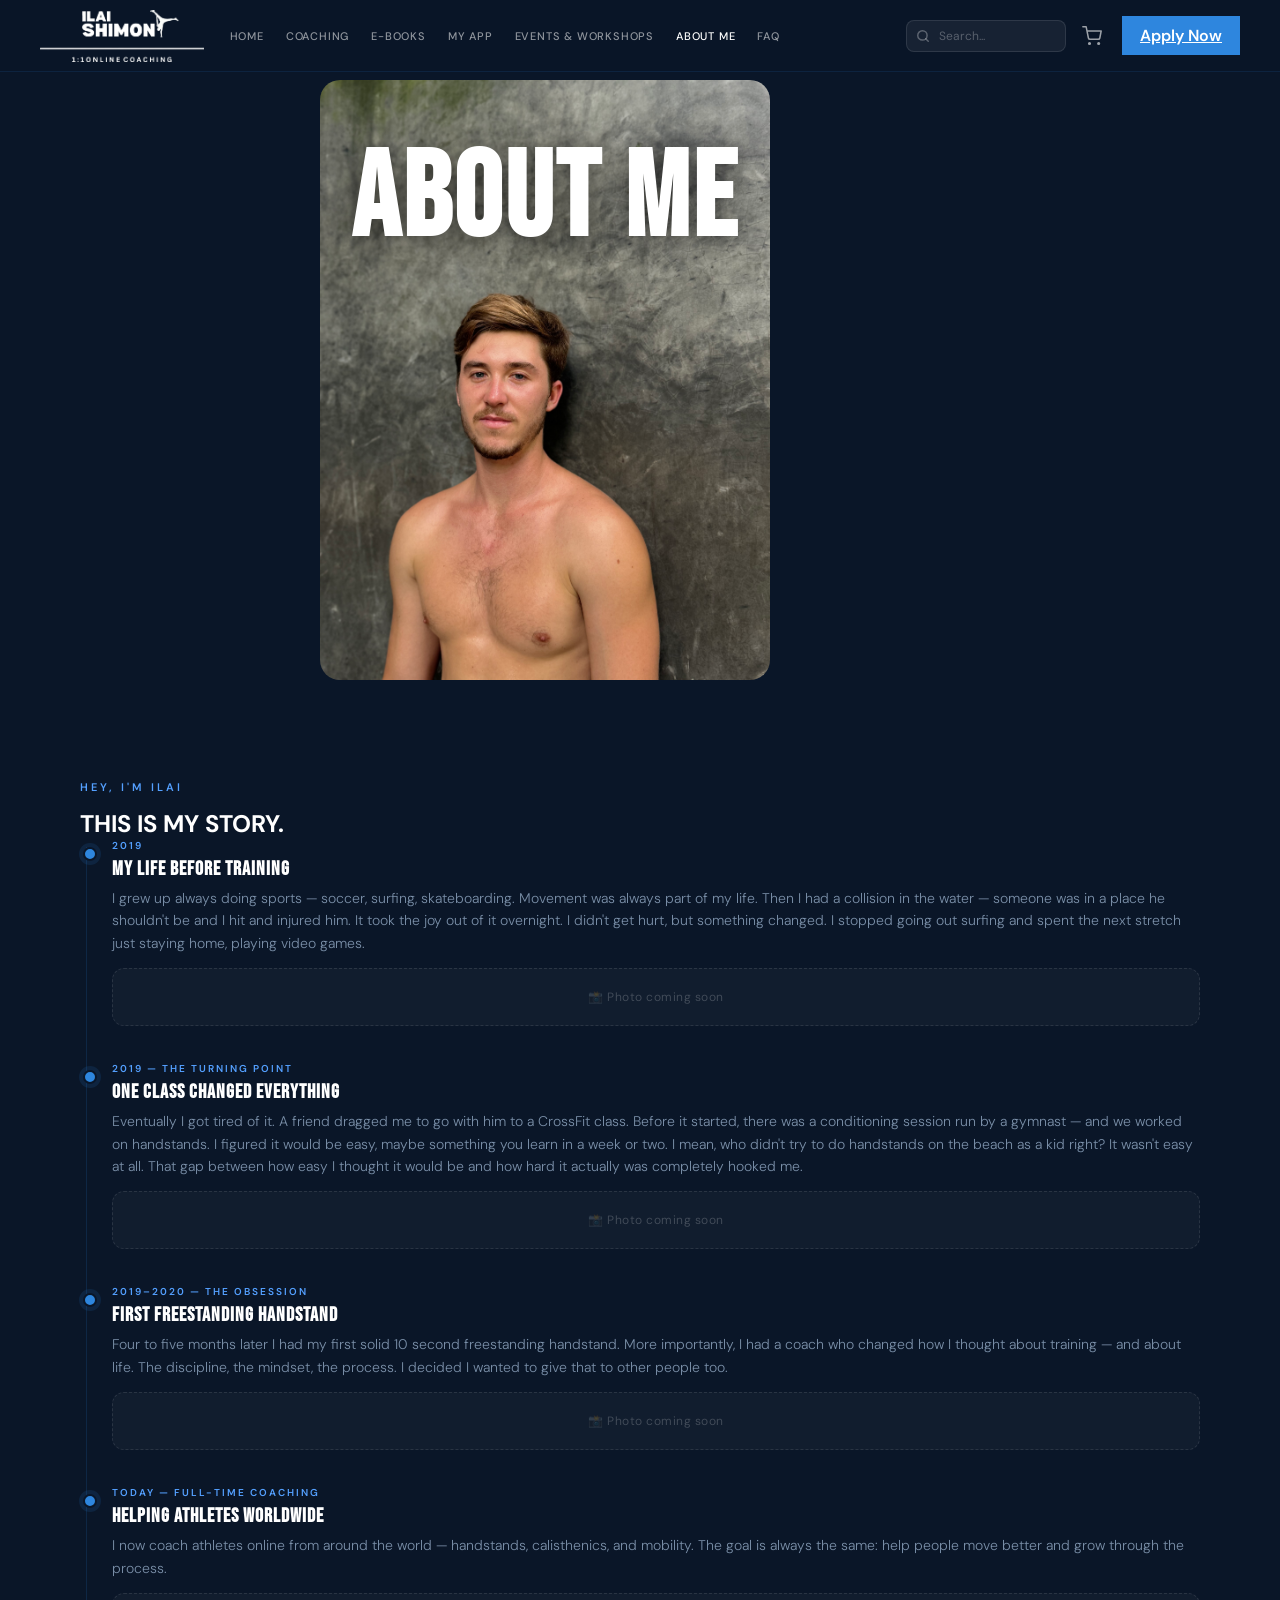
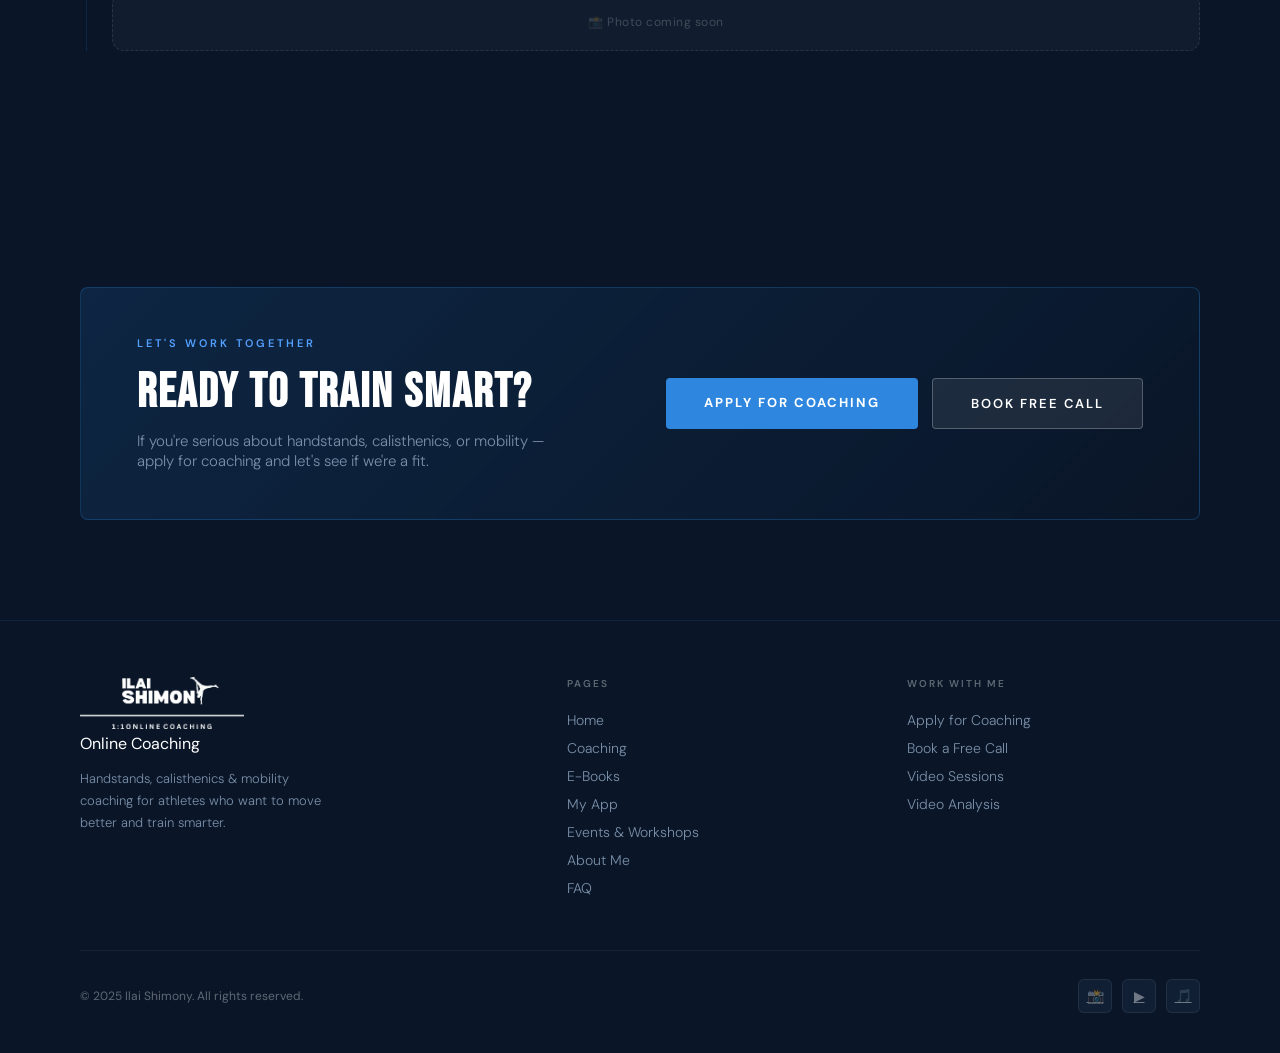
==== commit 19079b2a: "Move nav links to left, add functional search bar across all pages - Restructured nav: logo + links " ====
--- a/about.html
+++ b/about.html
@@ -11,43 +11,27 @@
 
 <nav>
   <div class="nav-left">
-    <a href="index.html" class="logo">
-      <img src="images/logo.png" alt="Ilai Shimony" class="logo-img">
-    </a>
-    <div class="nav-social">
-      <a href="https://instagram.com/ilaishimony1" target="_blank" class="nav-social-link" aria-label="Instagram">
-        <svg width="18" height="18" viewBox="0 0 24 24" fill="none" stroke="currentColor" stroke-width="1.8" stroke-linecap="round" stroke-linejoin="round"><rect x="2" y="2" width="20" height="20" rx="5" ry="5"/><path d="M16 11.37A4 4 0 1 1 12.63 8 4 4 0 0 1 16 11.37z"/><line x1="17.5" y1="6.5" x2="17.51" y2="6.5"/></svg>
-        <div class="nav-social-text">
-          <span class="nav-social-handle">@ilaishimony1</span>
-        </div>
-      </a>
-      <a href="mailto:ilaishimony1@gmail.com" class="nav-social-link" aria-label="Email">
-        <svg width="18" height="18" viewBox="0 0 24 24" fill="none" stroke="currentColor" stroke-width="1.8" stroke-linecap="round" stroke-linejoin="round"><path d="M4 4h16c1.1 0 2 .9 2 2v12c0 1.1-.9 2-2 2H4c-1.1 0-2-.9-2-2V6c0-1.1.9-2 2-2z"/><polyline points="22,6 12,13 2,6"/></svg>
-        <div class="nav-social-text">
-          <span class="nav-social-label">For business inquiries</span>
-          <span class="nav-social-handle">ilaishimony1@gmail.com</span>
-        </div>
-      </a>
-    </div>
-  </div>
-  <div class="nav-links">
+    <a href="index.html" class="logo"><img src="images/logo.png" alt="Ilai Shimony" class="logo-img"></a>
+    <div class="nav-links">
     <a href="index.html">Home</a>
     <a href="coaching.html">Coaching</a>
     <a href="ebooks.html">E-Books</a>
-    
     <a href="app.html">My App</a>
     <a href="events.html">Events &amp; Workshops</a>
-    <a href="about.html">About Me</a>
+    <a href="about.html" class="active">About Me</a>
     <a href="faq.html">FAQ</a>
-    <a href="cart.html" class="nav-cart" aria-label="Cart" style="position:relative;padding:8px 10px;color:rgba(255,255,255,0.6);display:inline-flex;align-items:center;">
-      <svg width="20" height="20" viewBox="0 0 24 24" fill="none" stroke="currentColor" stroke-width="1.8" stroke-linecap="round" stroke-linejoin="round"><circle cx="9" cy="21" r="1"\/><circle cx="20" cy="21" r="1"\/><path d="M1 1h4l2.68 13.39a2 2 0 0 0 2 1.61h9.72a2 2 0 0 0 2-1.61L23 6H6"\/><\/svg>
-      <span class="cart-badge" style="display:none;position:absolute;top:2px;right:2px;background:#2e86de;color:#fff;font-size:10px;font-weight:700;width:16px;height:16px;border-radius:50%;align-items:center;justify-content:center;"><\/span>
-    <\/a>
+    </div>
+  </div>
+  <div class="nav-right">
+    <div class="nav-search-wrap">
+      <svg class="nav-search-icon" width="14" height="14" viewBox="0 0 24 24" fill="none" stroke="currentColor" stroke-width="2.5" stroke-linecap="round" stroke-linejoin="round"><circle cx="11" cy="11" r="8"/><line x1="21" y1="21" x2="16.65" y2="16.65"/></svg>
+      <input type="text" class="nav-search-input" id="nav-search-input" placeholder="Search..." autocomplete="off">
+      <div class="nav-search-results" id="nav-search-results"></div>
+    </div>
+    <a href="cart.html" class="nav-cart" aria-label="Cart" style="position:relative;padding:8px 10px;color:rgba(255,255,255,0.6);display:inline-flex;align-items:center;"><svg width="20" height="20" viewBox="0 0 24 24" fill="none" stroke="currentColor" stroke-width="1.8" stroke-linecap="round" stroke-linejoin="round"><circle cx="9" cy="21" r="1"/><circle cx="20" cy="21" r="1"/><path d="M1 1h4l2.68 13.39a2 2 0 0 0 2 1.61h9.72a2 2 0 0 0 2-1.61L23 6H6"/></svg><span class="cart-badge" style="display:none;position:absolute;top:2px;right:2px;background:#2e86de;color:#fff;font-size:10px;font-weight:700;width:16px;height:16px;border-radius:50%;align-items:center;justify-content:center;"></span></a>
     <a href="apply.html" class="nav-apply">Apply Now</a>
   </div>
-  <button class="nav-burger" onclick="toggleMenu()" aria-label="Menu">
-    <span></span><span></span><span></span>
-  </button>
+  <button class="nav-burger" onclick="toggleMenu()" aria-label="Menu"><span></span><span></span><span></span></button>
 </nav>
 <div class="nav-mobile" id="nav-mobile">
   <div class="nav-mobile-header">
@@ -182,5 +166,7 @@
 
 <script src="js/main.js"></script>
 <script src="js/cart.js"></script>
+<script src="js/search-data.js"></script>
+<script src="js/nav-search.js"></script>
 </body>
 </html>
--- a/css/style.css
+++ b/css/style.css
@@ -10,31 +10,62 @@
   background:rgba(10,22,40,0.97);
   border-bottom:1px solid rgba(42,143,232,0.12);
 }
-.nav-left { display:flex; align-items:center; gap:40px; }
-.logo { cursor:pointer; display:flex; align-items:center; }
+.nav-left { display:flex; align-items:center; gap:16px; flex:1; min-width:0; }
+.nav-right { display:flex; align-items:center; gap:6px; flex-shrink:0; }
+.logo { cursor:pointer; display:flex; align-items:center; flex-shrink:0; }
 .logo-img { height:52px; width:auto; display:block; }
-.nav-social { display:flex; align-items:center; gap:20px; }
-.nav-social-link {
-  display:flex; align-items:center; gap:8px;
-  color:rgba(255,255,255,0.45);
-  transition:all 0.2s; text-decoration:none;
-}
-.nav-social-link:hover { color:#fff; }
-.nav-social-link svg { flex-shrink:0; }
-.nav-social-text { display:flex; flex-direction:column; gap:1px; }
-.nav-social-handle { font-size:12px; font-weight:500; color:rgba(255,255,255,0.7); line-height:1.2; transition:color .2s; }
-.nav-social-label { font-size:10px; color:rgba(255,255,255,0.35); letter-spacing:.5px; line-height:1.2; }
-.nav-social-link:hover .nav-social-handle { color:#fff; }
-.nav-social-link:hover .nav-social-label { color:rgba(255,255,255,0.55); }
-.nav-links { display:flex; align-items:center; gap:4px; }
+.nav-links { display:flex; align-items:center; gap:2px; }
 .nav-links a {
-  color:rgba(255,255,255,0.6); text-decoration:none;
-  font-size:12px; font-weight:500; letter-spacing:1px; text-transform:uppercase;
-  padding:8px 14px; border-radius:4px; transition:all 0.2s;
+  color:rgba(255,255,255,0.55); text-decoration:none;
+  font-size:11px; font-weight:500; letter-spacing:.8px; text-transform:uppercase;
+  padding:7px 10px; border-radius:4px; transition:all 0.2s; white-space:nowrap;
 }
 .nav-links a:hover, .nav-links a.active { color:#fff; }
-.nav-apply { background:#2e86de !important; color:#fff !important; padding:10px 22px !important; font-weight:600 !important; margin-left:8px; }
+.nav-apply { background:#2e86de !important; color:#fff !important; padding:9px 18px !important; font-weight:600 !important; margin-left:4px; white-space:nowrap; }
 .nav-apply:hover { background:#54a0ff !important; }
+
+/* Nav search */
+.nav-search-wrap { position:relative; }
+.nav-search-icon {
+  position:absolute; left:10px; top:50%; transform:translateY(-50%);
+  pointer-events:none; color:rgba(255,255,255,0.3);
+}
+.nav-search-input {
+  background:rgba(255,255,255,0.06);
+  border:1px solid rgba(255,255,255,0.1);
+  border-radius:8px;
+  padding:7px 12px 7px 32px;
+  color:#fff;
+  font-family:'DM Sans',sans-serif;
+  font-size:12px;
+  width:160px;
+  outline:none;
+  transition:border-color 0.2s, width 0.3s;
+}
+.nav-search-input:focus { border-color:rgba(46,134,222,0.5); width:220px; }
+.nav-search-input::placeholder { color:rgba(255,255,255,0.28); }
+.nav-search-results {
+  position:absolute; top:calc(100% + 8px); left:0;
+  min-width:320px; max-height:400px; overflow-y:auto;
+  background:#0d1e36;
+  border:1px solid rgba(46,134,222,0.25);
+  border-radius:10px;
+  display:none; z-index:2000;
+  box-shadow:0 8px 32px rgba(0,0,0,0.5);
+}
+.nav-search-results.open { display:block; }
+.nav-search-result {
+  display:flex; flex-direction:column; gap:2px;
+  padding:11px 16px; text-decoration:none;
+  border-bottom:1px solid rgba(255,255,255,0.05);
+  transition:background 0.15s;
+}
+.nav-search-result:last-child { border-bottom:none; }
+.nav-search-result:hover { background:rgba(46,134,222,0.1); }
+.nav-search-result-title { font-size:13px; font-weight:600; color:#fff; }
+.nav-search-result-type { font-size:10px; font-weight:700; letter-spacing:1.5px; text-transform:uppercase; color:#54a0ff; margin-bottom:1px; }
+.nav-search-result-desc { font-size:11px; color:rgba(255,255,255,0.38); line-height:1.4; }
+.nav-search-empty { padding:18px 16px; font-size:13px; color:rgba(255,255,255,0.3); text-align:center; }
 
 /* Mobile nav */
 .nav-burger { display:none; flex-direction:column; gap:5px; background:none; border:none; cursor:pointer; padding:4px; z-index:1100; }
